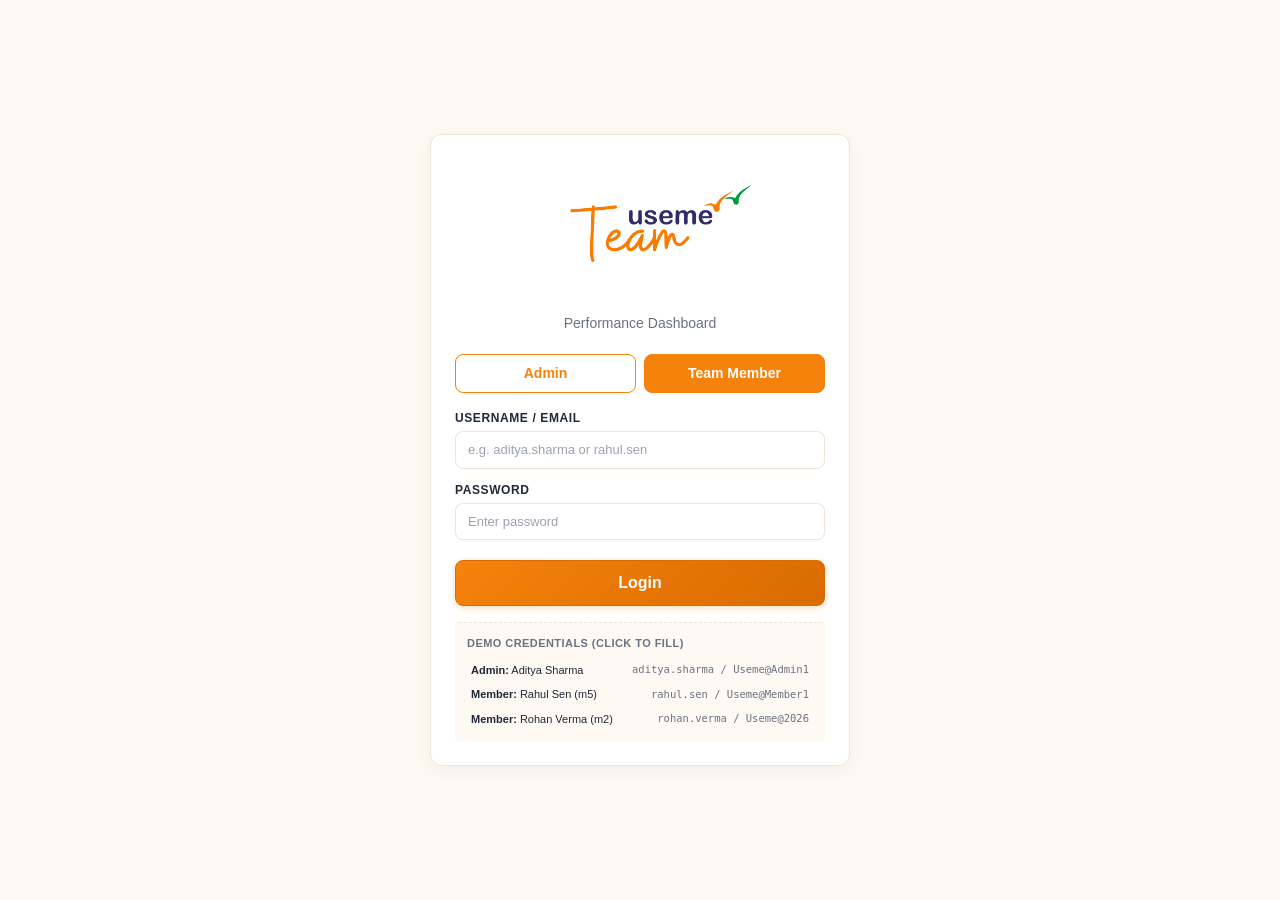
==== dashboard.html @ 7cd98708 "Useme Team Performance Tracking Dashboard" ====
<!DOCTYPE html>
<html lang="en">
<head>
  <meta charset="UTF-8">
  <meta name="viewport" content="width=device-width, initial-scale=1.0">
  <title>Dashboard - Useme Team</title>
  <script>
    if (localStorage.getItem('useme_logged_in') !== 'true') window.location.replace('index.html');
  </script>
  <link rel="stylesheet" href="css/variables.css">
  <link rel="stylesheet" href="css/base.css">
  <link rel="stylesheet" href="css/layout.css">
  <link rel="stylesheet" href="css/nav.css">
  <link rel="stylesheet" href="css/modal.css">
  <link rel="stylesheet" href="css/task-modal.css">
  <link rel="stylesheet" href="css/dashboard.css">
  <link rel="stylesheet" href="css/command-palette.css">
</head>
<body data-page="dashboard">
  <header class="mobile-header">
    <img src="assets/useme-team.png" alt="Useme Team" class="brand-logo">
    <button type="button" class="menu-toggle-btn" id="sidebarToggle" aria-label="Toggle navigation menu">
      <span></span><span></span><span></span>
    </button>
  </header>
  <div class="sidebar-overlay" id="sidebarOverlay"></div>

  <div class="app-container">
    <aside class="sidebar" id="sidebar">
      <div class="sidebar-header"><img src="assets/useme-team.png" alt="Useme Team" class="brand-logo"></div>
      <nav class="sidebar-nav"><ul class="nav-list"></ul></nav>
    </aside>

    <main class="main-content" id="mainContent"></main>
  </div>

  <script src="js/main.js"></script>
  <script src="js/nav.js"></script>
  <script src="js/mock-data.js"></script>
  <script src="js/data-store.js"></script>
  <script src="js/data-store-writes.js"></script>
  <script src="js/data-store-team-writes.js"></script>
  <script src="js/status-badge.js"></script>
  <script src="js/kpi-engine.js"></script>
  <script src="js/member-modal.js"></script>
  <script src="js/password-modal.js"></script>
  <script src="js/task-asset-field.js"></script>
  <script src="js/task-detail-modal.js"></script>
  <script src="js/command-palette.js"></script>
  <script src="js/dashboard-home.js"></script>
</body>
</html>
---- css/variables.css ----
:root {
  /* Color System */
  --color-white: #FFFFFF;
  --color-bg: #FFF9F4;
  --color-orange: #F5820B;
  --color-orange-dark: #D96B00;
  --color-green: #1E8449;
  --color-green-soft: #E8F5EC;
  --color-red: #D64545;
  --color-text: #1F2937;
  --color-text-muted: #6B7280;
  --color-border: #F0E4D8;

  /* Spacing Scale (4px base) */
  --space-1: 4px;
  --space-2: 8px;
  --space-3: 12px;
  --space-4: 16px;
  --space-5: 20px;
  --space-6: 24px;
  --space-7: 28px;
  --space-8: 32px;

  /* Border Radius Scale */
  --radius-sm: 4px;
  --radius-md: 8px;
  --radius-lg: 12px;

  /* Font Size Scale */
  --text-xs: 0.75rem;
  --text-sm: 0.875rem;
  --text-base: 1rem;
  --text-lg: 1.125rem;
  --text-xl: 1.25rem;
  --text-2xl: 1.5rem;
  --text-3xl: 1.875rem;
}
---- css/base.css ----
/* CSS Reset & Box Sizing */
*, *::before, *::after { box-sizing: border-box; margin: 0; padding: 0; }
html { font-size: 16px; -webkit-text-size-adjust: 100%; overflow-x: hidden; }

body {
  min-height: 100vh;
  background-color: var(--color-bg);
  color: var(--color-text);
  font-family: -apple-system, BlinkMacSystemFont, "Segoe UI", Roboto, sans-serif;
  font-size: var(--text-base);
  line-height: 1.5;
  -webkit-font-smoothing: antialiased;
  overflow-x: hidden;
}

img, picture, svg { display: block; max-width: 100%; }
input, button, textarea, select { font: inherit; }

a { color: var(--color-orange); text-decoration: none; transition: color 0.15s ease-in-out; }
a:hover { color: var(--color-orange-dark); }
a:focus-visible { outline: 2px solid var(--color-orange); outline-offset: 2px; }

h1, h2, h3, h4, h5, h6 { color: var(--color-text); font-weight: 600; line-height: 1.25; }
h1 { font-size: var(--text-3xl); }
h2 { font-size: var(--text-2xl); }
h3 { font-size: var(--text-xl); }
h4 { font-size: var(--text-lg); }
h5 { font-size: var(--text-base); }
h6 { font-size: var(--text-sm); }

/* Unified Form Controls */
.form-group { margin-bottom: var(--space-4); }
.form-label {
  display: block;
  font-size: 11px;
  font-weight: 700;
  color: #4B5563;
  margin-bottom: 5px;
  text-transform: uppercase;
  letter-spacing: 0.05em;
}

.form-input,
.form-select,
.modal-form-input {
  width: 100%;
  padding: 8px 12px;
  border: 1.5px solid var(--color-border);
  border-radius: var(--radius-md);
  background-color: var(--color-white);
  color: var(--color-text);
  font-size: 13.5px;
  line-height: 1.4;
  outline: none;
  box-shadow: 0 1px 2px rgba(0, 0, 0, 0.03);
  transition: border-color 0.18s ease, box-shadow 0.18s ease, background-color 0.18s ease;
  box-sizing: border-box;
}

.form-input::placeholder,
.modal-form-input::placeholder {
  color: #9CA3AF;
  font-size: 13px;
}

.form-input:hover,
.modal-form-input:hover {
  border-color: #CBD5E1;
}

.form-input:focus,
.modal-form-input:focus {
  border-color: var(--color-orange);
  box-shadow: 0 0 0 3px rgba(245, 130, 11, 0.16);
  background-color: #FFFFFF;
}

.form-input:disabled,
.modal-form-input:disabled {
  background-color: #F8FAFC;
  color: #94A3B8;
  cursor: not-allowed;
  border-color: #E2E8F0;
  opacity: 0.9;
}

select.form-input,
select.modal-form-input,
.form-select,
.modal-form-select {
  appearance: none;
  -webkit-appearance: none;
  background-image: url("data:image/svg+xml,%3Csvg xmlns='http://www.w3.org/2000/svg' width='14' height='14' viewBox='0 0 24 24' fill='none' stroke='%236B7280' stroke-width='2.5' stroke-linecap='round' stroke-linejoin='round'%3E%3Cpolyline points='6 9 12 15 18 9'%3E%3C/polyline%3E%3C/svg%3E");
  background-repeat: no-repeat;
  background-position: right 10px center;
  padding-right: 32px;
  cursor: pointer;
}

/* Base Button Utilities & Rich Variants */
.btn {
  display: inline-flex;
  align-items: center;
  justify-content: center;
  gap: 6px;
  padding: 8px 16px;
  font-size: var(--text-sm);
  font-weight: 600;
  border-radius: var(--radius-md);
  border: 1px solid transparent;
  cursor: pointer;
  text-decoration: none;
  transition: all 0.18s cubic-bezier(0.16, 1, 0.3, 1);
  user-select: none;
  line-height: 1.25;
  box-shadow: 0 1px 2px rgba(0, 0, 0, 0.04);
}

.btn:active {
  transform: translateY(1px);
}

.btn:focus-visible {
  outline: 2px solid var(--color-orange);
  outline-offset: 2px;
}

/* Primary Button */
.btn-primary {
  background: linear-gradient(135deg, #F5820B 0%, #D96B00 100%);
  color: var(--color-white);
  border: 1px solid #D96B00;
  box-shadow: 0 2px 6px rgba(245, 130, 11, 0.28);
}
.btn-primary:hover {
  background: linear-gradient(135deg, #FB923C 0%, #EA580C 100%);
  border-color: #C25E00;
  box-shadow: 0 4px 12px rgba(245, 130, 11, 0.38);
  transform: translateY(-1px);
}
.btn-primary:active {
  transform: translateY(1px);
  box-shadow: 0 1px 3px rgba(245, 130, 11, 0.3);
}

/* Secondary Neutral Button */
.btn-secondary {
  background-color: var(--color-white);
  color: #374151;
  border: 1px solid var(--color-border);
  box-shadow: 0 1px 3px rgba(0, 0, 0, 0.04);
}
.btn-secondary:hover {
  background-color: #F9FAFB;
  border-color: #CBD5E1;
  color: #111827;
  box-shadow: 0 2px 6px rgba(0, 0, 0, 0.08);
  transform: translateY(-1px);
}
.btn-secondary:active {
  transform: translateY(1px);
  box-shadow: 0 1px 2px rgba(0, 0, 0, 0.04);
}

/* Outline Button */
.btn-outline {
  background-color: transparent;
  color: var(--color-orange);
  border: 1.5px solid var(--color-orange);
}
.btn-outline:hover {
  background-color: rgba(245, 130, 11, 0.08);
  border-color: var(--color-orange-dark);
  color: var(--color-orange-dark);
  transform: translateY(-1px);
}

/* Danger Button */
.btn-danger {
  background: linear-gradient(135deg, #EF4444 0%, #DC2626 100%);
  color: var(--color-white);
  border: 1px solid #DC2626;
  box-shadow: 0 2px 6px rgba(239, 68, 68, 0.28);
}
.btn-danger:hover {
  background: linear-gradient(135deg, #F87171 0%, #B91C1C 100%);
  border-color: #B91C1C;
  box-shadow: 0 4px 12px rgba(239, 68, 68, 0.38);
  transform: translateY(-1px);
}

/* Success Button */
.btn-success {
  background: linear-gradient(135deg, #10B981 0%, #059669 100%);
  color: var(--color-white);
  border: 1px solid #059669;
  box-shadow: 0 2px 6px rgba(16, 185, 129, 0.28);
}
.btn-success:hover {
  background: linear-gradient(135deg, #34D399 0%, #047857 100%);
  border-color: #047857;
  box-shadow: 0 4px 12px rgba(16, 185, 129, 0.38);
  transform: translateY(-1px);
}

/* Button Sizes */
.btn-sm {
  padding: 4px 12px;
  font-size: 11.5px;
  height: 30px;
  border-radius: 6px;
  line-height: 1;
}

.btn-xs {
  padding: 2px 8px;
  font-size: 10.5px;
  height: 24px;
  border-radius: 4px;
  line-height: 1;
}

.btn-full {
  width: 100%;
}

/* Standardized Table & Card Action Buttons */
.btn-action-edit {
  display: inline-flex;
  align-items: center;
  justify-content: center;
  gap: 4px;
  height: 26px;
  padding: 0 10px;
  font-size: 11px;
  font-weight: 600;
  border-radius: var(--radius-sm);
  background-color: var(--color-white);
  color: #374151;
  border: 1px solid var(--color-border);
  cursor: pointer;
  transition: all 0.15s ease;
  box-shadow: 0 1px 2px rgba(0, 0, 0, 0.04);
}
.btn-action-edit:hover {
  border-color: var(--color-orange);
  color: var(--color-orange-dark);
  background-color: rgba(245, 130, 11, 0.05);
  box-shadow: 0 2px 5px rgba(245, 130, 11, 0.15);
  transform: translateY(-1px);
}

.btn-action-delete {
  display: inline-flex;
  align-items: center;
  justify-content: center;
  gap: 4px;
  height: 26px;
  padding: 0 10px;
  font-size: 11px;
  font-weight: 600;
  border-radius: var(--radius-sm);
  background-color: #FEF2F2;
  color: #DC2626;
  border: 1px solid rgba(239, 68, 68, 0.25);
  cursor: pointer;
  transition: all 0.15s ease;
}
.btn-action-delete:hover {
  background-color: #DC2626;
  color: var(--color-white);
  border-color: #DC2626;
  box-shadow: 0 2px 6px rgba(220, 38, 38, 0.3);
  transform: translateY(-1px);
}

/* Alert Notification Banners */
.alert-banner {
  padding: 8px 12px;
  border-radius: var(--radius-md);
  font-size: 12px;
  font-weight: 500;
  line-height: 1.4;
  margin-bottom: var(--space-3);
  display: flex;
  align-items: center;
  gap: 6px;
}
.alert-banner-error {
  background-color: #FEF2F2;
  color: #DC2626;
  border: 1px solid rgba(239, 68, 68, 0.25);
}
.alert-banner-success {
  background-color: #F0FDF4;
  color: #16A34A;
  border: 1px solid rgba(22, 163, 74, 0.25);
}
.alert-banner-warning {
  background-color: #FFFBEB;
  color: #B45309;
  border: 1px solid rgba(245, 158, 11, 0.25);
}
---- css/layout.css ----
/* App Shell Layout */
.app-container {
  display: flex;
  min-height: 100vh;
  position: relative;
  width: 100%;
  overflow-x: hidden;
}

/* Sidebar */
.sidebar {
  width: 240px;
  background-color: var(--color-white);
  border-right: 1px solid var(--color-border);
  position: fixed;
  top: 0;
  bottom: 0;
  left: 0;
  z-index: 100;
  display: flex;
  flex-direction: column;
  transition: transform 0.25s ease-in-out;
}

.sidebar-header {
  height: 80px;
  padding: 0 var(--space-4);
  display: flex;
  align-items: center;
  border-bottom: 1px solid var(--color-border);
}

.brand-logo {
  height: 90px;
  max-width: 208px;
  width: auto;
  object-fit: contain;
  display: block;
}

.sidebar-nav {
  flex: 1;
  overflow-y: auto;
  padding: var(--space-4) 0;
}

.nav-list {
  list-style: none;
}

/* Mobile Header (Hidden on desktop) */
.mobile-header {
  display: none;
  height: 56px;
  background-color: var(--color-white);
  border-bottom: 1px solid var(--color-border);
  position: fixed;
  top: 0;
  left: 0;
  right: 0;
  z-index: 90;
  padding: 0 var(--space-4);
  align-items: center;
  justify-content: space-between;
}

.menu-toggle-btn {
  background: none;
  border: 1px solid var(--color-border);
  border-radius: var(--radius-sm);
  padding: var(--space-1) var(--space-2);
  cursor: pointer;
  display: flex;
  flex-direction: column;
  gap: 4px;
  align-items: center;
  justify-content: center;
}

.menu-toggle-btn span {
  display: block;
  width: 18px;
  height: 2px;
  background-color: var(--color-text);
  border-radius: 2px;
}

/* Main Content Area - fixed within window without page overflow */
.main-content {
  flex: 1 1 0%;
  margin-left: 240px;
  width: calc(100% - 240px);
  max-width: calc(100% - 240px);
  padding: var(--space-6);
  min-height: 100vh;
  min-width: 0;
  box-sizing: border-box;
  overflow-x: hidden;
}

/* Backdrop for Mobile Drawer */
.sidebar-overlay {
  display: none;
  position: fixed;
  top: 0;
  left: 0;
  right: 0;
  bottom: 0;
  background-color: rgba(31, 41, 55, 0.4);
  z-index: 95;
  opacity: 0;
  transition: opacity 0.25s ease-in-out;
}

/* Responsive: Viewports below 768px */
@media (max-width: 768px) {
  .mobile-header {
    display: flex;
  }

  .sidebar {
    transform: translateX(-100%);
    box-shadow: 2px 0 12px rgba(0, 0, 0, 0.08);
  }

  .sidebar.open {
    transform: translateX(0);
  }

  .sidebar-overlay.active {
    display: block;
    opacity: 1;
  }

  .main-content {
    margin-left: 0;
    width: 100%;
    max-width: 100%;
    padding: var(--space-4);
    padding-top: calc(56px + var(--space-4));
  }
}
---- css/nav.css ----
/* Sidebar Nav & User Footer */
.nav-link {
  display: flex;
  align-items: center;
  gap: var(--space-3);
  padding: var(--space-3) var(--space-5);
  color: var(--color-text);
  font-size: var(--text-sm);
  font-weight: 500;
  border-left: 4px solid transparent;
  transition: all 0.15s ease;
}

.nav-link svg {
  width: 18px;
  height: 18px;
  flex-shrink: 0;
  stroke: currentColor;
}

.nav-link:hover {
  background-color: var(--color-bg);
  color: var(--color-orange);
}

.nav-link.active {
  background-color: rgba(245, 130, 11, 0.08);
  color: var(--color-orange);
  border-left-color: var(--color-orange);
  font-weight: 600;
}

.sidebar-footer {
  padding: 14px 16px;
  border-top: 1px solid var(--color-border);
  display: flex;
  flex-direction: column;
  gap: 10px;
  background-color: var(--color-white);
  box-sizing: border-box;
}

.sidebar-footer-row {
  display: flex;
  align-items: center;
  justify-content: space-between;
  width: 100%;
}

.role-badge {
  display: inline-flex;
  align-items: center;
  gap: 5px;
  padding: 3px 10px;
  border-radius: 9999px;
  font-size: 11px;
  font-weight: 700;
  letter-spacing: 0.02em;
  text-transform: uppercase;
}
.role-badge.admin {
  background: linear-gradient(135deg, rgba(245, 130, 11, 0.12) 0%, rgba(217, 107, 0, 0.15) 100%);
  color: var(--color-orange-dark);
  border: 1px solid rgba(245, 130, 11, 0.35);
}
.role-badge.member {
  background: linear-gradient(135deg, rgba(16, 185, 129, 0.12) 0%, rgba(5, 150, 105, 0.15) 100%);
  color: #059669;
  border: 1px solid rgba(16, 185, 129, 0.35);
}

.nav-profile-btn {
  display: inline-flex;
  align-items: center;
  gap: 5px;
  padding: 4px 10px;
  border-radius: var(--radius-sm);
  background-color: var(--color-bg);
  border: 1px solid var(--color-border);
  color: var(--color-text);
  font-size: 11px;
  font-weight: 600;
  cursor: pointer;
  transition: all 0.18s ease;
  line-height: 1;
}
.nav-profile-btn:hover {
  background-color: var(--color-white);
  border-color: var(--color-orange);
  color: var(--color-orange-dark);
  box-shadow: 0 2px 6px rgba(245, 130, 11, 0.15);
  transform: translateY(-1px);
}
.nav-profile-btn:active {
  transform: translateY(0);
}

.logout-btn {
  display: inline-flex;
  align-items: center;
  justify-content: center;
  gap: 6px;
  width: 100%;
  padding: 7px 12px;
  background-color: #FEF2F2;
  border: 1px solid rgba(239, 68, 68, 0.2);
  border-radius: var(--radius-md);
  color: #DC2626;
  font-size: 12px;
  font-weight: 600;
  cursor: pointer;
  transition: all 0.18s ease;
  line-height: 1;
}
.logout-btn:hover {
  background: linear-gradient(135deg, #EF4444 0%, #DC2626 100%);
  border-color: #DC2626;
  color: #FFFFFF;
  box-shadow: 0 2px 8px rgba(239, 68, 68, 0.25);
  transform: translateY(-1px);
}
.logout-btn:active {
  transform: translateY(1px);
}
---- css/modal.css ----
/* Shared Member Profile Modal & Global Modal Base */
.modal-overlay {
  position: fixed; top: 0; left: 0; right: 0; bottom: 0;
  background-color: rgba(31, 41, 55, 0.45); backdrop-filter: blur(3px);
  display: flex; align-items: center; justify-content: center;
  z-index: 1000; opacity: 0; pointer-events: none; transition: opacity 0.2s ease-in-out;
  padding: var(--space-4);
}
.modal-overlay.active { opacity: 1; pointer-events: auto; }

.modal-card {
  width: 100%; max-width: 440px; background-color: var(--color-white);
  border-radius: var(--radius-lg); border: 1px solid var(--color-border);
  box-shadow: 0 16px 40px rgba(0, 0, 0, 0.12); padding: var(--space-6);
  transform: translateY(12px); transition: transform 0.2s ease-out; position: relative;
}
.modal-overlay.active .modal-card { transform: translateY(0); }
.modal-wide { max-width: 620px; }
.modal-form-card { max-width: 480px; }

/* Shared Status Badges across all pages/modals */
.status-badge { display: inline-flex; align-items: center; justify-content: center; padding: 3px 8px; border-radius: var(--radius-sm); font-size: var(--text-xs); font-weight: 600; white-space: nowrap; line-height: 1.2; }
.badge-grey { background-color: #F3F4F6; color: #4B5563; }
.badge-orange { background-color: #FEF3C7; color: #B45309; }
.badge-amber { background-color: #FDE68A; color: #92400E; }
.badge-blue { background-color: #DBEAFE; color: #1E40AF; }
.badge-green { background-color: var(--color-green-soft); color: var(--color-green); }
.badge-red { background-color: #FEE2E2; color: var(--color-red); }

/* Global Circular Modal Close Button */
.modal-close-btn {
  position: absolute; top: var(--space-4); right: var(--space-4);
  background-color: var(--color-bg); border: 1px solid var(--color-border);
  border-radius: 50%; width: 32px; height: 32px; min-width: 32px; min-height: 32px;
  display: inline-flex; align-items: center; justify-content: center;
  cursor: pointer; color: var(--color-text-muted); font-size: 19px; font-weight: 500;
  font-family: Arial, -apple-system, BlinkMacSystemFont, "Segoe UI", sans-serif;
  line-height: 1; padding: 0; margin: 0; box-sizing: border-box; text-align: center;
  transform-origin: center center;
  transition: background-color 0.15s ease, color 0.15s ease, border-color 0.15s ease, transform 0.15s ease;
  z-index: 25;
}
.modal-close-btn:hover {
  background-color: #FEE2E2; color: var(--color-red); border-color: #FECACA;
  transform: scale(1.08);
}
.modal-close-btn:focus-visible { outline: 2px solid var(--color-orange); outline-offset: 2px; }

.modal-header {
  display: flex; align-items: center; justify-content: space-between;
  margin-bottom: var(--space-4); padding-right: 48px;
}
.modal-title { font-size: var(--text-lg); font-weight: 700; color: var(--color-text); margin: 0; }

.modal-avatar {
  width: 52px; height: 52px; border-radius: 50%; background-color: var(--color-orange);
  color: var(--color-white); font-weight: 700; font-size: var(--text-lg);
  display: flex; align-items: center; justify-content: center; flex-shrink: 0;
}
.modal-name { font-size: var(--text-xl); font-weight: 700; color: var(--color-text); }
.modal-role { font-size: var(--text-sm); color: var(--color-text-muted); }

.modal-grid {
  display: grid; grid-template-columns: 1fr 1fr; gap: var(--space-3);
  margin-bottom: var(--space-5); background-color: var(--color-bg);
  padding: var(--space-4); border-radius: var(--radius-md); border: 1px solid var(--color-border);
}
.modal-stat-label { font-size: var(--text-xs); color: var(--color-text-muted); text-transform: uppercase; font-weight: 600; }
.modal-stat-val { font-size: var(--text-sm); font-weight: 700; color: var(--color-text); margin-top: 2px; }

.modal-skills-title { font-size: var(--text-xs); font-weight: 600; color: var(--color-text-muted); text-transform: uppercase; margin-bottom: var(--space-2); }
.modal-skills-list { display: flex; flex-wrap: wrap; gap: var(--space-2); }
.modal-skill-chip {
  padding: 3px var(--space-3); border-radius: 9999px; background-color: var(--color-bg);
  border: 1px solid var(--color-border); font-size: var(--text-xs); font-weight: 500; color: var(--color-text);
}

/* Modal Form Controls & Footers */
.modal-form-group { margin-bottom: var(--space-3); }
.modal-form-label { display: block; font-size: var(--text-xs); font-weight: 600; color: var(--color-text-muted); margin-bottom: 5px; text-transform: uppercase; letter-spacing: 0.05em; }
.modal-actions-footer {
  display: flex; justify-content: flex-end; align-items: center; gap: 8px;
  margin-top: var(--space-4); padding-top: var(--space-3); border-top: 1px solid var(--color-border);
}
.modal-actions-footer .btn { height: 32px; padding: 0 14px; font-size: var(--text-xs); font-weight: 600; }

/* Modal Action Pills & Inline Form Styling */
.modal-action-pill {
  display: inline-flex; align-items: center; gap: 4px; padding: 2px 8px; font-size: 11px;
  font-weight: 600; border-radius: var(--radius-sm); background-color: var(--color-white);
  border: 1px solid var(--color-border); color: var(--color-orange-dark); cursor: pointer;
  transition: all 0.15s ease; line-height: 1.2;
}
.modal-action-pill:hover {
  background-color: rgba(245, 130, 11, 0.08); border-color: var(--color-orange); transform: translateY(-1px);
}
.modal-action-pill.active { background-color: var(--color-orange); color: #fff; border-color: var(--color-orange); }

.modal-inline-form {
  display: flex; gap: 6px; align-items: center; margin-top: 6px; background-color: var(--color-bg);
  padding: 6px 8px; border-radius: var(--radius-md); border: 1px solid var(--color-border);
}

.modal-auth-box {
  margin-top: var(--space-4); padding: 10px 14px;
  background: linear-gradient(135deg, #F8FAFC 0%, #F1F5F9 100%);
  border-radius: var(--radius-md); border: 1px solid var(--color-border);
  display: flex; justify-content: space-between; align-items: center; gap: 12px;
}
.modal-username-tag {
  font-size: 11.5px; font-weight: 600; color: var(--color-text-muted);
  display: flex; align-items: center; gap: 6px;
}
.modal-auth-btn {
  display: inline-flex; align-items: center; gap: 6px; padding: 5px 12px;
  font-size: 11.5px; font-weight: 600; border-radius: var(--radius-md);
  background-color: var(--color-white); border: 1px solid var(--color-border);
  color: var(--color-text); cursor: pointer; transition: all 0.18s ease;
  box-shadow: 0 1px 2px rgba(0,0,0,0.04);
}
.modal-auth-btn:hover {
  border-color: var(--color-orange); color: var(--color-orange-dark);
  background-color: rgba(245, 130, 11, 0.04); transform: translateY(-1px);
  box-shadow: 0 2px 6px rgba(245, 130, 11, 0.15);
}
---- css/task-modal.css ----
/* Task Detail & Create Task Modals */
.task-modal-card {
  width: 100%;
  max-width: 600px;
  max-height: 90vh;
  overflow-y: auto;
  background-color: var(--color-white);
  border-radius: var(--radius-lg);
  border: 1px solid var(--color-border);
  box-shadow: 0 10px 30px rgba(0, 0, 0, 0.12);
  padding: var(--space-6);
  position: relative;
}

.task-modal-header {
  display: flex;
  justify-content: space-between;
  align-items: flex-start;
  gap: var(--space-3);
  margin-bottom: var(--space-4);
  padding-bottom: var(--space-3);
  padding-right: 48px;
  border-bottom: 1px solid var(--color-border);
}
.task-modal-header > div:first-child { flex: 1; min-width: 0; padding-right: var(--space-2); }
#tmStatusBadge, #pmStatus, #evStatus { flex-shrink: 0; display: flex; align-items: center; }

.task-modal-title { font-size: var(--text-xl); font-weight: 700; color: var(--color-text); }
.task-modal-meta { display: flex; flex-wrap: wrap; gap: var(--space-3); margin-top: var(--space-2); font-size: var(--text-xs); color: var(--color-text-muted); }

/* Timeline in Detail Modal */
.timeline { list-style: none; position: relative; padding-left: 20px; margin: var(--space-3) 0; }
.timeline::before { content: ''; position: absolute; top: 4px; bottom: 4px; left: 6px; width: 2px; background-color: var(--color-border); }
.timeline-item { position: relative; margin-bottom: var(--space-3); font-size: var(--text-xs); }
.timeline-item::before { content: ''; position: absolute; left: -18px; top: 3px; width: 8px; height: 8px; border-radius: 50%; background-color: var(--color-orange); border: 2px solid var(--color-white); }
.timeline-time { color: var(--color-text-muted); margin-left: var(--space-2); }

/* Modal Tab Navigation */
.modal-tabs { display: flex; gap: var(--space-2); border-bottom: 1px solid var(--color-border); margin: var(--space-4) 0 var(--space-3) 0; }
.modal-tab-btn { background: none; border: none; padding: var(--space-2) var(--space-3); font-size: var(--text-sm); font-weight: 600; color: var(--color-text-muted); border-bottom: 2px solid transparent; cursor: pointer; }
.modal-tab-btn.active { color: var(--color-orange); border-bottom-color: var(--color-orange); }

.modal-tab-pane { display: none; padding: var(--space-3) 0; }
.modal-tab-pane.active { display: block; }

/* Dynamic Item Lists in Tabs */
.tab-list { list-style: none; margin-top: var(--space-2); display: flex; flex-direction: column; gap: var(--space-2); }
.tab-list-item { display: flex; align-items: center; justify-content: space-between; background-color: var(--color-bg); padding: var(--space-2) var(--space-3); border-radius: var(--radius-sm); font-size: var(--text-xs); }
.tab-remove-btn { background: none; border: none; color: var(--color-red); font-weight: bold; cursor: pointer; }

/* Suggested People Chips */
.suggested-chips { display: flex; flex-wrap: wrap; gap: var(--space-2); margin-top: var(--space-2); }
.suggested-chip { display: inline-flex; align-items: center; gap: 4px; padding: 3px var(--space-2); border-radius: 9999px; background-color: var(--color-bg); border: 1px solid var(--color-border); font-size: var(--text-xs); cursor: pointer; }
.suggested-chip:hover { border-color: var(--color-orange); }
.suggested-chip.selected { background-color: var(--color-orange); color: var(--color-white); border-color: var(--color-orange); }

/* Avatar Stack */
.avatar-stack { display: inline-flex; align-items: center; }
.avatar-stack-item { width: 26px; height: 26px; border-radius: 50%; background-color: var(--color-orange); color: var(--color-white); font-size: 10px; font-weight: 700; display: flex; align-items: center; justify-content: center; border: 2px solid var(--color-white); margin-left: -6px; }
.avatar-stack-item:first-child { margin-left: 0; }

/* Premium Asset Segmented Toggle & Action Buttons */
.asset-toggle-group { display: inline-flex; gap: 6px; background: var(--color-bg); padding: 3px; border-radius: 9999px; border: 1px solid var(--color-border); margin-bottom: 8px; }
.asset-toggle-pill { display: inline-flex; align-items: center; gap: 5px; padding: 5px 12px; border-radius: 9999px; font-size: 11.5px; font-weight: 600; cursor: pointer; border: 1px solid transparent; background: transparent; color: var(--color-text-muted); transition: all 0.2s ease; user-select: none; }
.asset-toggle-pill:hover { color: var(--color-text); background: rgba(245, 130, 11, 0.08); }
.asset-toggle-pill.active { background: linear-gradient(135deg, var(--color-orange), var(--color-orange-dark)); color: #fff; box-shadow: 0 2px 8px rgba(245, 130, 11, 0.3); transform: translateY(-1px); }
.btn-asset-action { display: inline-flex; align-items: center; gap: 6px; background: linear-gradient(135deg, var(--color-orange), var(--color-orange-dark)); color: #fff; border: 1px solid var(--color-orange-dark); border-radius: var(--radius-md); padding: 6px 12px; font-size: 11.5px; font-weight: 600; cursor: pointer; box-shadow: 0 2px 6px rgba(245, 130, 11, 0.25); transition: all 0.15s ease; white-space: nowrap; }
.btn-asset-action:hover { transform: translateY(-1px); box-shadow: 0 4px 12px rgba(245, 130, 11, 0.35); }
---- css/dashboard.css ----
/* Dashboard Cards Grid */
.stats-grid {
  display: grid;
  grid-template-columns: repeat(auto-fit, minmax(210px, 1fr));
  gap: var(--space-4);
  margin-top: var(--space-4);
  margin-bottom: var(--space-4);
}

.stat-card {
  background-color: var(--color-white);
  border-radius: var(--radius-md);
  padding: var(--space-4) var(--space-5);
  box-shadow: 0 2px 8px rgba(0, 0, 0, 0.04);
  border: 1px solid var(--color-border);
  display: flex;
  flex-direction: column;
  gap: var(--space-2);
}

.stat-card.accent-orange { border-top: 3px solid var(--color-orange); }
.stat-card.accent-red { border-top: 3px solid var(--color-red); }
.stat-card.accent-green { border-top: 3px solid var(--color-green); }

.stat-header {
  display: flex;
  align-items: center;
  justify-content: space-between;
  color: var(--color-text-muted);
  font-size: var(--text-xs);
  font-weight: 600;
  text-transform: uppercase;
}

.stat-value {
  font-size: var(--text-3xl);
  font-weight: 700;
  color: var(--color-text);
  display: flex;
  align-items: center;
  gap: var(--space-2);
}

.stat-badge {
  font-size: var(--text-xs);
  padding: 2px 8px;
  background-color: var(--color-green-soft);
  color: var(--color-green);
  border-radius: var(--radius-sm);
}

/* Pillar Snapshot Row */
.dash-pillar-snapshot {
  display: grid;
  grid-template-columns: repeat(auto-fit, minmax(240px, 1fr));
  gap: var(--space-4);
  margin-bottom: var(--space-5);
}

.snapshot-card {
  background-color: var(--color-white);
  border: 1px solid var(--color-border);
  border-radius: var(--radius-md);
  padding: var(--space-4);
  box-shadow: 0 2px 8px rgba(0, 0, 0, 0.04);
  display: flex;
  flex-direction: column;
  gap: var(--space-1);
}

.snapshot-leading { border-left: 3.5px solid var(--color-green); }
.snapshot-focus { border-left: 3.5px solid var(--color-orange); }
.snapshot-rag { border-left: 3.5px solid #6B7280; }

.snapshot-label { font-size: 11px; font-weight: 700; text-transform: uppercase; color: var(--color-text-muted); letter-spacing: 0.3px; }
.snapshot-value-row { display: flex; align-items: center; justify-content: space-between; gap: var(--space-2); margin-top: 2px; }
.snapshot-name { font-size: var(--text-base); font-weight: 700; color: var(--color-text); }
.snapshot-desc { font-size: 11.5px; color: var(--color-text-muted); overflow: hidden; text-overflow: ellipsis; white-space: nowrap; }

.snapshot-rag-strip { display: flex; align-items: center; gap: 6px; flex-wrap: wrap; margin: 3px 0; }
.rag-chip { display: inline-flex; align-items: center; gap: 5px; font-size: 11px; font-weight: 700; padding: 2px 8px; border-radius: var(--radius-sm); }
.rag-chip.rag-green { background-color: var(--color-green-soft); color: var(--color-green); }
.rag-chip.rag-amber { background-color: rgba(245, 130, 11, 0.1); color: var(--color-orange-dark); }
.rag-chip.rag-red { background-color: rgba(239, 68, 68, 0.1); color: var(--color-red); }

/* Dashboard Section & List */
.dashboard-section {
  background-color: var(--color-white);
  border-radius: var(--radius-md);
  border: 1px solid var(--color-border);
  padding: var(--space-5);
  box-shadow: 0 2px 8px rgba(0, 0, 0, 0.04);
}

.section-title {
  font-size: var(--text-lg);
  font-weight: 600;
  margin-bottom: var(--space-4);
  padding-bottom: var(--space-3);
  border-bottom: 1px solid var(--color-border);
}

.activity-list, .task-list { list-style: none; display: flex; flex-direction: column; gap: var(--space-3); }
.activity-item, .task-item { display: flex; align-items: center; justify-content: space-between; padding: var(--space-3) 0; border-bottom: 1px solid rgba(240, 228, 216, 0.5); font-size: var(--text-sm); }
.activity-item:last-child, .task-item:last-child { border-bottom: none; }
.activity-left { display: flex; align-items: center; gap: var(--space-3); }

.status-dot { width: 8px; height: 8px; border-radius: 50%; flex-shrink: 0; }
.dot-orange { background-color: var(--color-orange); }
.dot-amber { background-color: #D97706; }
.dot-blue { background-color: #2563EB; }
.dot-green { background-color: var(--color-green); }
.dot-red { background-color: var(--color-red); }
.dot-grey { background-color: var(--color-text-muted); }
.activity-time { color: var(--color-text-muted); font-size: var(--text-xs); }

/* Status Badges */
.status-badge { padding: 2px var(--space-2); border-radius: var(--radius-sm); font-size: var(--text-xs); font-weight: 600; }
.badge-grey { background-color: #F3F4F6; color: #4B5563; }
.badge-orange { background-color: #FEF3C7; color: #B45309; }
.badge-amber { background-color: #FDE68A; color: #92400E; }
.badge-blue { background-color: #DBEAFE; color: #1E40AF; }
.badge-green { background-color: var(--color-green-soft); color: var(--color-green); }
.badge-red { background-color: #FEE2E2; color: var(--color-red); }

/* Review Cycle Topbar & Management */
.dash-cycle-readonly {
  display: inline-flex;
  align-items: center;
}
.dash-cycle-badge {
  display: inline-flex;
  align-items: center;
  height: 38px;
  padding: 0 14px;
  background-color: var(--color-white);
  border: 1px solid var(--color-border);
  border-radius: var(--radius-md);
  font-size: var(--text-xs);
  font-weight: 600;
  color: var(--color-text);
  box-shadow: 0 1px 3px rgba(0, 0, 0, 0.02);
  user-select: none;
}
.cycle-manage-item {
  transition: background-color 0.15s ease, border-color 0.15s ease;
}
.cycle-manage-item:hover {
  border-color: #CBD5E1;
  background-color: #F8FAFC;
}
---- css/command-palette.css ----
/* Dashboard Topbar & Command Palette Styles */
.dash-topbar {
  display: flex;
  align-items: center;
  justify-content: space-between;
  gap: var(--space-3);
  margin-bottom: var(--space-4);
}

.dash-search-box {
  display: flex;
  align-items: center;
  gap: var(--space-3);
  background-color: var(--color-white);
  border: 1px solid var(--color-border);
  border-radius: var(--radius-md);
  padding: 8px 14px;
  font-size: var(--text-sm);
  color: var(--color-text-muted);
  cursor: pointer;
  flex: 1;
  max-width: 440px;
  height: 38px;
  box-shadow: 0 1px 3px rgba(0, 0, 0, 0.03);
  transition: border-color 0.15s ease, box-shadow 0.15s ease;
}
.dash-search-box:hover { border-color: var(--color-orange); color: var(--color-text); }
.dash-search-icon { color: var(--color-text-muted); flex-shrink: 0; }
.dash-search-placeholder { flex: 1; overflow: hidden; text-overflow: ellipsis; white-space: nowrap; }

.global-search-kbd {
  background-color: var(--color-bg);
  border: 1px solid var(--color-border);
  border-radius: var(--radius-sm);
  font-size: 11px;
  font-weight: 600;
  padding: 1px 6px;
  color: var(--color-text-muted);
}

.dash-topbar-right { display: flex; align-items: center; gap: var(--space-2); }

/* Custom Styled Dropdowns */
.dash-select, .kra-select {
  appearance: none;
  -webkit-appearance: none;
  background-color: var(--color-white);
  border: 1px solid var(--color-border);
  border-radius: var(--radius-md);
  padding: 8px 30px 8px 12px;
  height: 38px;
  font-size: var(--text-xs);
  font-weight: 600;
  color: var(--color-text);
  cursor: pointer;
  background-image: url("data:image/svg+xml,%3Csvg xmlns='http://www.w3.org/2000/svg' width='14' height='14' viewBox='0 0 24 24' fill='none' stroke='%2378716C' stroke-width='2' stroke-linecap='round' stroke-linejoin='round'%3E%3Cpath d='M6 9l6 6 6-6'/%3E%3C/svg%3E");
  background-repeat: no-repeat;
  background-position: right 10px center;
  box-shadow: 0 1px 3px rgba(0, 0, 0, 0.02);
  transition: border-color 0.15s ease, box-shadow 0.15s ease;
}
.dash-select:hover, .kra-select:hover { border-color: var(--color-orange); }
.dash-select:focus, .kra-select:focus { border-color: var(--color-orange); outline: none; box-shadow: 0 0 0 2px rgba(245, 130, 11, 0.15); }

.dash-notif-btn {
  position: relative;
  background: var(--color-white);
  border: 1px solid var(--color-border);
  border-radius: var(--radius-md);
  width: 38px;
  height: 38px;
  display: flex;
  align-items: center;
  justify-content: center;
  cursor: pointer;
  color: var(--color-text-muted);
  transition: border-color 0.15s ease, color 0.15s ease;
}
.dash-notif-btn:hover { border-color: var(--color-orange); color: var(--color-orange); }
.dash-notif-badge {
  position: absolute;
  top: 8px; right: 8px; width: 7px; height: 7px;
  border-radius: 50%; background-color: var(--color-orange); border: 1.5px solid var(--color-white);
}

.dash-profile-chip {
  display: flex;
  align-items: center;
  gap: var(--space-2);
  background: var(--color-white);
  border: 1px solid var(--color-border);
  border-radius: var(--radius-md);
  padding: 4px 10px 4px 6px;
  height: 38px;
  box-shadow: 0 1px 3px rgba(0, 0, 0, 0.03);
}
.dash-profile-avatar {
  width: 26px; height: 26px; border-radius: 50%;
  background: var(--color-orange); color: var(--color-white); font-weight: 700; font-size: 10px;
  display: flex; align-items: center; justify-content: center; flex-shrink: 0;
}
.dash-profile-meta { display: flex; flex-direction: column; line-height: 1.15; }
.dash-profile-name { font-size: 11.5px; font-weight: 600; color: var(--color-text); white-space: nowrap; }
.dash-profile-role { font-size: 9.5px; color: var(--color-text-muted); white-space: nowrap; }

/* Modal Overlay & Command Palette Card */
.cmd-overlay {
  position: fixed; top: 0; left: 0; right: 0; bottom: 0;
  background-color: rgba(31, 41, 55, 0.45); backdrop-filter: blur(3px);
  z-index: 1100; display: flex; align-items: flex-start; justify-content: center;
  padding: 60px var(--space-4) var(--space-4); opacity: 0; pointer-events: none; transition: opacity 0.18s ease;
}
.cmd-overlay.active { opacity: 1; pointer-events: auto; }
.cmd-card {
  background-color: var(--color-white); border: 1px solid var(--color-border); border-radius: var(--radius-lg);
  width: 100%; max-width: 580px; box-shadow: 0 16px 40px rgba(0, 0, 0, 0.14); overflow: hidden;
  display: flex; flex-direction: column; max-height: 80vh; transform: translateY(-8px); transition: transform 0.18s ease;
}
.cmd-overlay.active .cmd-card { transform: translateY(0); }
.cmd-input-wrapper { display: flex; align-items: center; gap: var(--space-3); padding: var(--space-3) var(--space-4); border-bottom: 1px solid var(--color-border); }
.cmd-input { flex: 1; border: none; outline: none; font-size: var(--text-base); color: var(--color-text); background: transparent; }
.cmd-results { overflow-y: auto; max-height: 420px; padding: var(--space-2) 0; }
.cmd-group-label { padding: var(--space-2) var(--space-4) var(--space-1); font-size: 11px; font-weight: 700; text-transform: uppercase; color: var(--color-text-muted); }
.cmd-item { display: flex; align-items: center; justify-content: space-between; padding: var(--space-2) var(--space-4); cursor: pointer; gap: var(--space-3); }
.cmd-item:hover, .cmd-item.selected { background-color: var(--color-bg); }
.cmd-item-main { display: flex; align-items: center; gap: var(--space-3); min-width: 0; }
.cmd-item-avatar { width: 28px; height: 28px; border-radius: 50%; background-color: var(--color-orange); color: var(--color-white); font-size: 11px; font-weight: 700; display: flex; align-items: center; justify-content: center; flex-shrink: 0; }
.cmd-item-icon { width: 28px; height: 28px; border-radius: var(--radius-sm); background-color: var(--color-green-soft); color: var(--color-green); display: flex; align-items: center; justify-content: center; flex-shrink: 0; }
.cmd-item-title { font-size: var(--text-sm); font-weight: 600; color: var(--color-text); overflow: hidden; text-overflow: ellipsis; white-space: nowrap; }
.cmd-item-subtitle { font-size: var(--text-xs); color: var(--color-text-muted); overflow: hidden; text-overflow: ellipsis; white-space: nowrap; }
.cmd-item-badge { font-size: 10.5px; font-weight: 600; padding: 2px 6px; border-radius: var(--radius-sm); background-color: var(--color-bg); border: 1px solid var(--color-border); color: var(--color-text-muted); flex-shrink: 0; }
.cmd-empty-state { padding: var(--space-6) var(--space-4); text-align: center; color: var(--color-text-muted); font-size: var(--text-sm); }
.cmd-footer { display: flex; align-items: center; justify-content: space-between; padding: 8px var(--space-4); background-color: var(--color-bg); border-top: 1px solid var(--color-border); font-size: 11px; color: var(--color-text-muted); }

@media (max-width: 768px) {
  .dash-topbar { flex-wrap: wrap; gap: var(--space-2); }
  .dash-search-box { width: 100%; max-width: 100%; order: 2; }
  .dash-topbar-right { width: 100%; justify-content: space-between; order: 1; }
  .cmd-overlay { padding: 0; }
  .cmd-card { max-width: 100%; border-radius: 0 0 var(--radius-md) var(--radius-md); max-height: 90vh; }
}
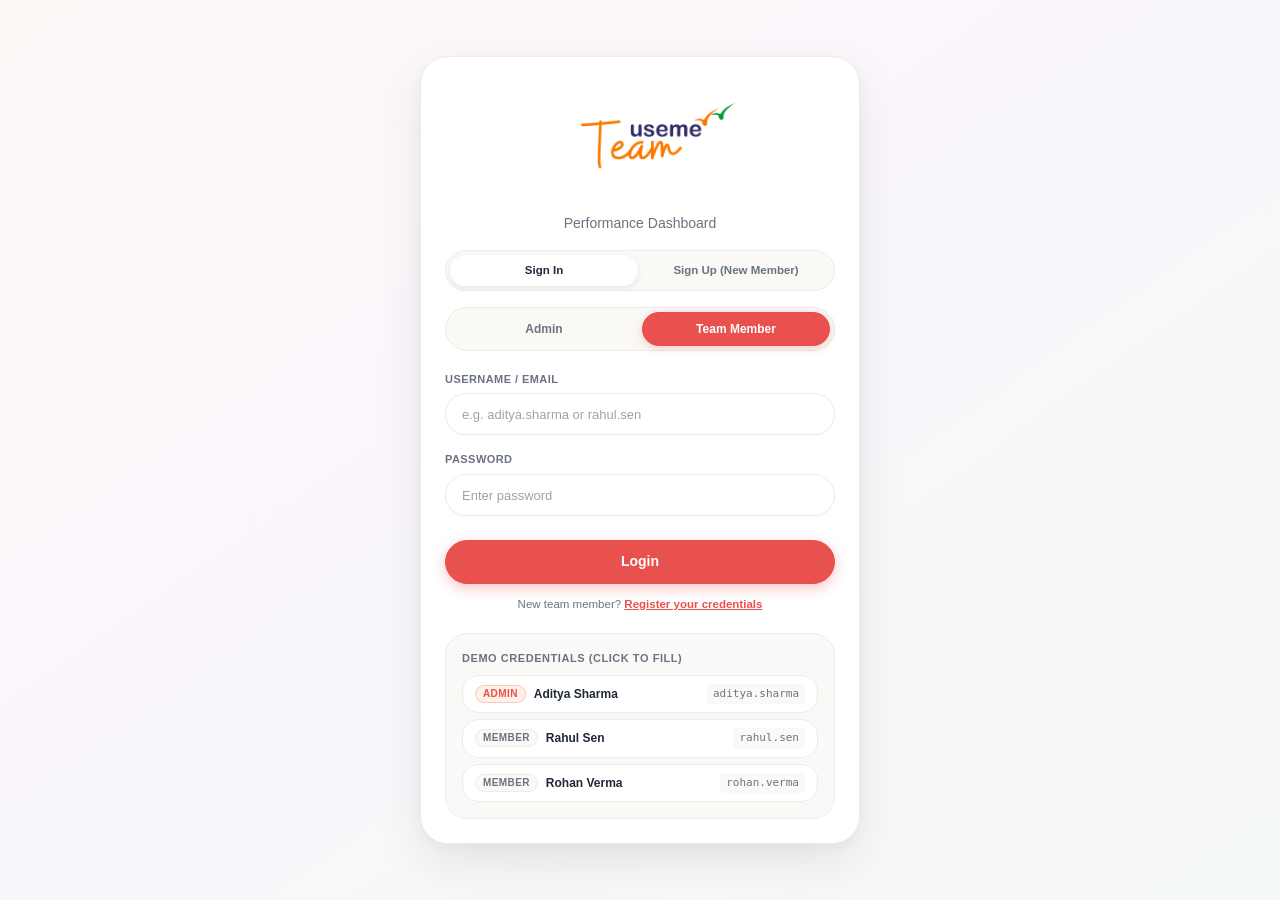
==== commit 43dfddb2: "Latest necessary changes done" ====
--- a/dashboard.html
+++ b/dashboard.html
@@ -42,6 +42,8 @@
   <script src="js/data-store-team-writes.js"></script>
   <script src="js/status-badge.js"></script>
   <script src="js/kpi-engine.js"></script>
+  <script src="js/scoring-targets.js"></script>
+  <script src="js/scoring-engine.js"></script>
   <script src="js/member-modal.js"></script>
   <script src="js/password-modal.js"></script>
   <script src="js/task-asset-field.js"></script>
--- a/css/variables.css
+++ b/css/variables.css
@@ -1,15 +1,31 @@
 :root {
-  /* Color System */
+  /* Color System - Coral-Red Primary & Clean Neutrals */
   --color-white: #FFFFFF;
-  --color-bg: #FFF9F4;
-  --color-orange: #F5820B;
-  --color-orange-dark: #D96B00;
+  --color-bg: #FAF9F6;
+  --color-primary: #E8514D;
+  --color-primary-dark: #D43E3A;
+  --color-primary-light: #FFECEB;
+  --color-primary-subtle: rgba(232, 81, 77, 0.12);
+  --color-orange: #E8514D;
+  --color-orange-dark: #D43E3A;
   --color-green: #1E8449;
   --color-green-soft: #E8F5EC;
   --color-red: #D64545;
   --color-text: #1F2937;
   --color-text-muted: #6B7280;
-  --color-border: #F0E4D8;
+  --color-border: #EFECE6;
+
+  /* Pastel Card Background Tints */
+  --pastel-peach: #FFF0E8;
+  --pastel-lavender: #F2EEFF;
+  --pastel-mint: #EAF7EF;
+  --badge-peach: #FFE1D1;
+  --badge-lavender: #E3D7FC;
+  --badge-mint: #D2F2E1;
+
+  /* Soft Low-Opacity Box Shadow for Main Content Cards */
+  --shadow-card: 0 4px 20px rgba(0, 0, 0, 0.04), 0 1px 3px rgba(0, 0, 0, 0.02);
+  --shadow-sm: 0 1px 3px rgba(0, 0, 0, 0.03);
 
   /* Spacing Scale (4px base) */
   --space-1: 4px;
@@ -21,10 +37,12 @@
   --space-7: 28px;
   --space-8: 32px;
 
-  /* Border Radius Scale */
-  --radius-sm: 4px;
-  --radius-md: 8px;
-  --radius-lg: 12px;
+  /* Border Radius Scale (Large, consistently rounded) */
+  --radius-sm: 8px;
+  --radius-md: 16px;
+  --radius-lg: 22px;
+  --radius-xl: 28px;
+  --radius-pill: 9999px;
 
   /* Font Size Scale */
   --text-xs: 0.75rem;
--- a/css/base.css
+++ b/css/base.css
@@ -16,9 +16,9 @@
 img, picture, svg { display: block; max-width: 100%; }
 input, button, textarea, select { font: inherit; }
 
-a { color: var(--color-orange); text-decoration: none; transition: color 0.15s ease-in-out; }
-a:hover { color: var(--color-orange-dark); }
-a:focus-visible { outline: 2px solid var(--color-orange); outline-offset: 2px; }
+a { color: var(--color-primary); text-decoration: none; transition: color 0.15s ease-in-out; }
+a:hover { color: var(--color-primary-dark); }
+a:focus-visible { outline: 2px solid var(--color-primary); outline-offset: 2px; }
 
 h1, h2, h3, h4, h5, h6 { color: var(--color-text); font-weight: 600; line-height: 1.25; }
 h1 { font-size: var(--text-3xl); }
@@ -70,8 +70,8 @@
 
 .form-input:focus,
 .modal-form-input:focus {
-  border-color: var(--color-orange);
-  box-shadow: 0 0 0 3px rgba(245, 130, 11, 0.16);
+  border-color: var(--color-primary);
+  box-shadow: 0 0 0 3px var(--color-primary-subtle);
   background-color: #FFFFFF;
 }
 
@@ -121,26 +121,26 @@
 }
 
 .btn:focus-visible {
-  outline: 2px solid var(--color-orange);
+  outline: 2px solid var(--color-primary);
   outline-offset: 2px;
 }
 
 /* Primary Button */
 .btn-primary {
-  background: linear-gradient(135deg, #F5820B 0%, #D96B00 100%);
+  background: var(--color-primary);
   color: var(--color-white);
-  border: 1px solid #D96B00;
-  box-shadow: 0 2px 6px rgba(245, 130, 11, 0.28);
+  border: 1px solid var(--color-primary);
+  box-shadow: 0 2px 6px rgba(232, 81, 77, 0.28);
 }
 .btn-primary:hover {
-  background: linear-gradient(135deg, #FB923C 0%, #EA580C 100%);
-  border-color: #C25E00;
-  box-shadow: 0 4px 12px rgba(245, 130, 11, 0.38);
+  background: var(--color-primary-dark);
+  border-color: var(--color-primary-dark);
+  box-shadow: 0 4px 12px rgba(232, 81, 77, 0.38);
   transform: translateY(-1px);
 }
 .btn-primary:active {
   transform: translateY(1px);
-  box-shadow: 0 1px 3px rgba(245, 130, 11, 0.3);
+  box-shadow: 0 1px 3px rgba(232, 81, 77, 0.3);
 }
 
 /* Secondary Neutral Button */
@@ -165,13 +165,13 @@
 /* Outline Button */
 .btn-outline {
   background-color: transparent;
-  color: var(--color-orange);
-  border: 1.5px solid var(--color-orange);
+  color: var(--color-primary);
+  border: 1.5px solid var(--color-primary);
 }
 .btn-outline:hover {
-  background-color: rgba(245, 130, 11, 0.08);
-  border-color: var(--color-orange-dark);
-  color: var(--color-orange-dark);
+  background-color: var(--color-primary-subtle);
+  border-color: var(--color-primary-dark);
+  color: var(--color-primary-dark);
   transform: translateY(-1px);
 }
 
@@ -243,10 +243,10 @@
   box-shadow: 0 1px 2px rgba(0, 0, 0, 0.04);
 }
 .btn-action-edit:hover {
-  border-color: var(--color-orange);
-  color: var(--color-orange-dark);
-  background-color: rgba(245, 130, 11, 0.05);
-  box-shadow: 0 2px 5px rgba(245, 130, 11, 0.15);
+  border-color: var(--color-primary);
+  color: var(--color-primary-dark);
+  background-color: var(--pastel-peach);
+  box-shadow: 0 2px 5px rgba(232, 81, 77, 0.15);
   transform: translateY(-1px);
 }
 
--- a/css/layout.css
+++ b/css/layout.css
@@ -23,25 +23,31 @@
 }
 
 .sidebar-header {
-  height: 80px;
-  padding: 0 var(--space-4);
+  min-height: 92px;
+  padding: 12px 16px 8px 12px;
   display: flex;
   align-items: center;
-  border-bottom: 1px solid var(--color-border);
+  border-bottom: none;
 }
 
 .brand-logo {
-  height: 90px;
-  max-width: 208px;
+  height: 88px;
+  max-width: 170px;
   width: auto;
   object-fit: contain;
   display: block;
+  margin-left: -16px;
+}
+
+.mobile-header .brand-logo {
+  height: 38px;
+  margin-left: 0;
 }
 
 .sidebar-nav {
   flex: 1;
   overflow-y: auto;
-  padding: var(--space-4) 0;
+  padding: 8px 0;
 }
 
 .nav-list {
--- a/css/nav.css
+++ b/css/nav.css
@@ -1,35 +1,66 @@
-/* Sidebar Nav & User Footer */
+/* Sidebar Nav & Navigation List */
+.sidebar { box-shadow: none !important; }
+
+.sidebar-nav { padding: 8px 0; }
+
+.nav-list {
+  list-style: none;
+  display: flex;
+  flex-direction: column;
+  gap: 6px;
+  padding: 0 12px;
+}
+
 .nav-link {
   display: flex;
   align-items: center;
-  gap: var(--space-3);
-  padding: var(--space-3) var(--space-5);
-  color: var(--color-text);
-  font-size: var(--text-sm);
+  gap: 12px;
+  padding: 9px 14px;
+  border-radius: var(--radius-pill);
+  color: #374151;
+  font-size: 13px;
   font-weight: 500;
-  border-left: 4px solid transparent;
-  transition: all 0.15s ease;
+  border: none !important;
+  text-decoration: none;
+  background: transparent;
+  transition: background-color 0.15s ease, color 0.15s ease;
 }
 
 .nav-link svg {
   width: 18px;
   height: 18px;
+  min-width: 18px;
   flex-shrink: 0;
-  stroke: currentColor;
+  stroke: #4B5563;
+  stroke-width: 2;
+  transition: stroke 0.15s ease;
 }
 
+/* Inactive Item Hover State */
 .nav-link:hover {
-  background-color: var(--color-bg);
-  color: var(--color-orange);
+  background-color: #F7F6F3;
+  color: #111827;
+}
+.nav-link:hover svg { stroke: #111827; }
+
+/* Active Nav Item - Soft Peach Pill & Coral Accent */
+.nav-link.active {
+  background-color: var(--pastel-peach) !important;
+  color: var(--color-primary) !important;
+  font-weight: 600;
+}
+.nav-link.active svg { stroke: var(--color-primary) !important; }
+.nav-link.active:hover { background-color: #FEE8DC !important; }
+
+/* Utility Group Divider (Separates Core Features from Reports) */
+.nav-list li:has(a[data-page="reports"]),
+.nav-item-divider {
+  margin-top: 10px;
+  padding-top: 10px;
+  border-top: 1px solid var(--color-border);
 }
 
-.nav-link.active {
-  background-color: rgba(245, 130, 11, 0.08);
-  color: var(--color-orange);
-  border-left-color: var(--color-orange);
-  font-weight: 600;
-}
-
+/* Sidebar User Footer */
 .sidebar-footer {
   padding: 14px 16px;
   border-top: 1px solid var(--color-border);
@@ -51,31 +82,31 @@
   display: inline-flex;
   align-items: center;
   gap: 5px;
-  padding: 3px 10px;
-  border-radius: 9999px;
+  padding: 5px 12px;
+  border-radius: var(--radius-pill);
   font-size: 11px;
   font-weight: 700;
   letter-spacing: 0.02em;
   text-transform: uppercase;
+  background-color: var(--color-bg);
+  border: 1px solid var(--color-border);
+  color: var(--color-text-muted);
+  line-height: 1;
 }
-.role-badge.admin {
-  background: linear-gradient(135deg, rgba(245, 130, 11, 0.12) 0%, rgba(217, 107, 0, 0.15) 100%);
-  color: var(--color-orange-dark);
-  border: 1px solid rgba(245, 130, 11, 0.35);
-}
+.role-badge.admin,
 .role-badge.member {
-  background: linear-gradient(135deg, rgba(16, 185, 129, 0.12) 0%, rgba(5, 150, 105, 0.15) 100%);
-  color: #059669;
-  border: 1px solid rgba(16, 185, 129, 0.35);
+  background-color: var(--color-bg);
+  color: var(--color-text-muted);
+  border: 1px solid var(--color-border);
 }
 
 .nav-profile-btn {
   display: inline-flex;
   align-items: center;
   gap: 5px;
-  padding: 4px 10px;
-  border-radius: var(--radius-sm);
-  background-color: var(--color-bg);
+  padding: 5px 12px;
+  border-radius: var(--radius-pill);
+  background-color: var(--color-white);
   border: 1px solid var(--color-border);
   color: var(--color-text);
   font-size: 11px;
@@ -85,14 +116,9 @@
   line-height: 1;
 }
 .nav-profile-btn:hover {
-  background-color: var(--color-white);
-  border-color: var(--color-orange);
-  color: var(--color-orange-dark);
-  box-shadow: 0 2px 6px rgba(245, 130, 11, 0.15);
-  transform: translateY(-1px);
-}
-.nav-profile-btn:active {
-  transform: translateY(0);
+  background-color: var(--pastel-peach);
+  border-color: var(--color-primary);
+  color: var(--color-primary);
 }
 
 .logout-btn {
@@ -101,24 +127,21 @@
   justify-content: center;
   gap: 6px;
   width: 100%;
-  padding: 7px 12px;
-  background-color: #FEF2F2;
-  border: 1px solid rgba(239, 68, 68, 0.2);
-  border-radius: var(--radius-md);
-  color: #DC2626;
+  padding: 8px 14px;
+  background-color: var(--color-primary);
+  border: 1px solid var(--color-primary);
+  border-radius: var(--radius-pill);
+  color: #FFFFFF;
   font-size: 12px;
   font-weight: 600;
   cursor: pointer;
+  box-shadow: 0 2px 8px rgba(232, 81, 77, 0.25);
   transition: all 0.18s ease;
   line-height: 1;
 }
 .logout-btn:hover {
-  background: linear-gradient(135deg, #EF4444 0%, #DC2626 100%);
-  border-color: #DC2626;
+  background-color: var(--color-primary-dark);
+  border-color: var(--color-primary-dark);
   color: #FFFFFF;
-  box-shadow: 0 2px 8px rgba(239, 68, 68, 0.25);
-  transform: translateY(-1px);
+  box-shadow: 0 4px 12px rgba(232, 81, 77, 0.35);
 }
-.logout-btn:active {
-  transform: translateY(1px);
-}
--- a/css/modal.css
+++ b/css/modal.css
@@ -1,4 +1,4 @@
-/* Shared Member Profile Modal & Global Modal Base */
+/* Shared Member Profile Modal & Global Modal Base (Peko Theme) */
 .modal-overlay {
   position: fixed; top: 0; left: 0; right: 0; bottom: 0;
   background-color: rgba(31, 41, 55, 0.45); backdrop-filter: blur(3px);
@@ -10,8 +10,8 @@
 
 .modal-card {
   width: 100%; max-width: 440px; background-color: var(--color-white);
-  border-radius: var(--radius-lg); border: 1px solid var(--color-border);
-  box-shadow: 0 16px 40px rgba(0, 0, 0, 0.12); padding: var(--space-6);
+  border-radius: var(--radius-xl); border: 1px solid var(--color-border);
+  box-shadow: 0 20px 48px rgba(0, 0, 0, 0.12); padding: var(--space-6);
   transform: translateY(12px); transition: transform 0.2s ease-out; position: relative;
 }
 .modal-overlay.active .modal-card { transform: translateY(0); }
@@ -19,15 +19,15 @@
 .modal-form-card { max-width: 480px; }
 
 /* Shared Status Badges across all pages/modals */
-.status-badge { display: inline-flex; align-items: center; justify-content: center; padding: 3px 8px; border-radius: var(--radius-sm); font-size: var(--text-xs); font-weight: 600; white-space: nowrap; line-height: 1.2; }
-.badge-grey { background-color: #F3F4F6; color: #4B5563; }
-.badge-orange { background-color: #FEF3C7; color: #B45309; }
-.badge-amber { background-color: #FDE68A; color: #92400E; }
-.badge-blue { background-color: #DBEAFE; color: #1E40AF; }
-.badge-green { background-color: var(--color-green-soft); color: var(--color-green); }
-.badge-red { background-color: #FEE2E2; color: var(--color-red); }
+.status-badge { display: inline-flex; align-items: center; justify-content: center; padding: 3px 10px; border-radius: var(--radius-pill); font-size: var(--text-xs); font-weight: 600; white-space: nowrap; line-height: 1.2; }
+.badge-grey { background-color: #F3F4F6; color: #4B5563; border: 1px solid #E5E7EB; }
+.badge-orange { background-color: var(--pastel-peach); color: var(--color-primary); border: 1px solid rgba(232, 81, 77, 0.22); }
+.badge-amber { background-color: var(--pastel-peach); color: var(--color-primary); border: 1px solid rgba(232, 81, 77, 0.22); }
+.badge-blue { background-color: var(--pastel-lavender); color: #6D28D9; border: 1px solid rgba(124, 58, 237, 0.18); }
+.badge-green { background-color: var(--color-green-soft); color: var(--color-green); border: 1px solid rgba(30, 132, 73, 0.22); }
+.badge-red { background-color: #FEE2E2; color: var(--color-red); border: 1px solid rgba(214, 69, 69, 0.22); }
 
-/* Global Circular Modal Close Button */
+/* Global Visible Circular Modal Close Button */
 .modal-close-btn {
   position: absolute; top: var(--space-4); right: var(--space-4);
   background-color: var(--color-bg); border: 1px solid var(--color-border);
@@ -36,15 +36,14 @@
   cursor: pointer; color: var(--color-text-muted); font-size: 19px; font-weight: 500;
   font-family: Arial, -apple-system, BlinkMacSystemFont, "Segoe UI", sans-serif;
   line-height: 1; padding: 0; margin: 0; box-sizing: border-box; text-align: center;
-  transform-origin: center center;
   transition: background-color 0.15s ease, color 0.15s ease, border-color 0.15s ease, transform 0.15s ease;
   z-index: 25;
 }
 .modal-close-btn:hover {
-  background-color: #FEE2E2; color: var(--color-red); border-color: #FECACA;
+  background-color: #FEE2E2; color: var(--color-primary); border-color: #FECACA;
   transform: scale(1.08);
 }
-.modal-close-btn:focus-visible { outline: 2px solid var(--color-orange); outline-offset: 2px; }
+.modal-close-btn:focus-visible { outline: 2px solid var(--color-primary); outline-offset: 2px; }
 
 .modal-header {
   display: flex; align-items: center; justify-content: space-between;
@@ -53,7 +52,7 @@
 .modal-title { font-size: var(--text-lg); font-weight: 700; color: var(--color-text); margin: 0; }
 
 .modal-avatar {
-  width: 52px; height: 52px; border-radius: 50%; background-color: var(--color-orange);
+  width: 52px; height: 52px; border-radius: 50%; background-color: var(--color-primary);
   color: var(--color-white); font-weight: 700; font-size: var(--text-lg);
   display: flex; align-items: center; justify-content: center; flex-shrink: 0;
 }
@@ -62,8 +61,8 @@
 
 .modal-grid {
   display: grid; grid-template-columns: 1fr 1fr; gap: var(--space-3);
-  margin-bottom: var(--space-5); background-color: var(--color-bg);
-  padding: var(--space-4); border-radius: var(--radius-md); border: 1px solid var(--color-border);
+  margin-bottom: var(--space-5); background-color: #FAF9F7;
+  padding: var(--space-4); border-radius: var(--radius-lg); border: 1px solid var(--color-border);
 }
 .modal-stat-label { font-size: var(--text-xs); color: var(--color-text-muted); text-transform: uppercase; font-weight: 600; }
 .modal-stat-val { font-size: var(--text-sm); font-weight: 700; color: var(--color-text); margin-top: 2px; }
@@ -71,7 +70,7 @@
 .modal-skills-title { font-size: var(--text-xs); font-weight: 600; color: var(--color-text-muted); text-transform: uppercase; margin-bottom: var(--space-2); }
 .modal-skills-list { display: flex; flex-wrap: wrap; gap: var(--space-2); }
 .modal-skill-chip {
-  padding: 3px var(--space-3); border-radius: 9999px; background-color: var(--color-bg);
+  padding: 3px var(--space-3); border-radius: var(--radius-pill); background-color: var(--color-white);
   border: 1px solid var(--color-border); font-size: var(--text-xs); font-weight: 500; color: var(--color-text);
 }
 
@@ -82,44 +81,44 @@
   display: flex; justify-content: flex-end; align-items: center; gap: 8px;
   margin-top: var(--space-4); padding-top: var(--space-3); border-top: 1px solid var(--color-border);
 }
-.modal-actions-footer .btn { height: 32px; padding: 0 14px; font-size: var(--text-xs); font-weight: 600; }
+.modal-actions-footer .btn { height: 34px; padding: 0 16px; font-size: var(--text-xs); font-weight: 600; border-radius: var(--radius-pill); }
 
 /* Modal Action Pills & Inline Form Styling */
 .modal-action-pill {
-  display: inline-flex; align-items: center; gap: 4px; padding: 2px 8px; font-size: 11px;
-  font-weight: 600; border-radius: var(--radius-sm); background-color: var(--color-white);
-  border: 1px solid var(--color-border); color: var(--color-orange-dark); cursor: pointer;
+  display: inline-flex; align-items: center; gap: 4px; padding: 4px 10px; font-size: 11px;
+  font-weight: 600; border-radius: var(--radius-pill); background-color: var(--color-white);
+  border: 1px solid var(--color-border); color: var(--color-text); cursor: pointer;
   transition: all 0.15s ease; line-height: 1.2;
 }
 .modal-action-pill:hover {
-  background-color: rgba(245, 130, 11, 0.08); border-color: var(--color-orange); transform: translateY(-1px);
+  background-color: var(--pastel-peach); border-color: var(--color-primary); color: var(--color-primary); transform: translateY(-1px);
 }
-.modal-action-pill.active { background-color: var(--color-orange); color: #fff; border-color: var(--color-orange); }
+.modal-action-pill.active { background-color: var(--color-primary); color: #fff; border-color: var(--color-primary); }
 
 .modal-inline-form {
-  display: flex; gap: 6px; align-items: center; margin-top: 6px; background-color: var(--color-bg);
-  padding: 6px 8px; border-radius: var(--radius-md); border: 1px solid var(--color-border);
+  display: flex; gap: 6px; align-items: center; margin-top: 6px; background-color: #FAF9F7;
+  padding: 8px 10px; border-radius: var(--radius-md); border: 1px solid var(--color-border);
 }
 
+/* Modal Auth & Credential Row */
 .modal-auth-box {
-  margin-top: var(--space-4); padding: 10px 14px;
-  background: linear-gradient(135deg, #F8FAFC 0%, #F1F5F9 100%);
-  border-radius: var(--radius-md); border: 1px solid var(--color-border);
-  display: flex; justify-content: space-between; align-items: center; gap: 12px;
+  margin-top: var(--space-4); padding: 10px 14px; background-color: #FAF9F7;
+  border: 1px solid var(--color-border); border-radius: var(--radius-lg);
+  display: flex; align-items: center; justify-content: space-between; gap: var(--space-3);
 }
 .modal-username-tag {
-  font-size: 11.5px; font-weight: 600; color: var(--color-text-muted);
-  display: flex; align-items: center; gap: 6px;
+  font-size: var(--text-xs); font-weight: 600; color: var(--color-text); display: inline-flex;
+  align-items: center; gap: 6px; background: var(--color-white); padding: 4px 12px;
+  border-radius: var(--radius-pill); border: 1px solid var(--color-border);
 }
 .modal-auth-btn {
-  display: inline-flex; align-items: center; gap: 6px; padding: 5px 12px;
-  font-size: 11.5px; font-weight: 600; border-radius: var(--radius-md);
-  background-color: var(--color-white); border: 1px solid var(--color-border);
-  color: var(--color-text); cursor: pointer; transition: all 0.18s ease;
-  box-shadow: 0 1px 2px rgba(0,0,0,0.04);
+  display: inline-flex; align-items: center; justify-content: center; gap: 6px;
+  padding: 6px 14px; font-size: 11.5px; font-weight: 700; border-radius: var(--radius-pill);
+  border: 1px solid var(--color-border); background-color: var(--color-white); color: var(--color-text);
+  cursor: pointer; transition: all 0.15s cubic-bezier(0.16, 1, 0.3, 1); box-shadow: 0 1px 3px rgba(0, 0, 0, 0.04);
 }
 .modal-auth-btn:hover {
-  border-color: var(--color-orange); color: var(--color-orange-dark);
-  background-color: rgba(245, 130, 11, 0.04); transform: translateY(-1px);
-  box-shadow: 0 2px 6px rgba(245, 130, 11, 0.15);
+  background-color: var(--pastel-peach); border-color: var(--color-primary); color: var(--color-primary);
+  transform: translateY(-1px); box-shadow: 0 3px 8px rgba(232, 81, 77, 0.2);
 }
+.modal-auth-btn svg { stroke: currentColor; flex-shrink: 0; }
--- a/css/task-modal.css
+++ b/css/task-modal.css
@@ -1,13 +1,13 @@
-/* Task Detail & Create Task Modals */
+/* Task Detail & Create Task Modals - Peko Theme */
 .task-modal-card {
   width: 100%;
-  max-width: 600px;
+  max-width: 620px;
   max-height: 90vh;
   overflow-y: auto;
   background-color: var(--color-white);
-  border-radius: var(--radius-lg);
+  border-radius: var(--radius-xl);
   border: 1px solid var(--color-border);
-  box-shadow: 0 10px 30px rgba(0, 0, 0, 0.12);
+  box-shadow: 0 20px 48px rgba(0, 0, 0, 0.12);
   padding: var(--space-6);
   position: relative;
 }
@@ -32,13 +32,22 @@
 .timeline { list-style: none; position: relative; padding-left: 20px; margin: var(--space-3) 0; }
 .timeline::before { content: ''; position: absolute; top: 4px; bottom: 4px; left: 6px; width: 2px; background-color: var(--color-border); }
 .timeline-item { position: relative; margin-bottom: var(--space-3); font-size: var(--text-xs); }
-.timeline-item::before { content: ''; position: absolute; left: -18px; top: 3px; width: 8px; height: 8px; border-radius: 50%; background-color: var(--color-orange); border: 2px solid var(--color-white); }
+.timeline-item::before {
+  content: ''; position: absolute; left: -18px; top: 3px; width: 8px; height: 8px;
+  border-radius: 50%; background-color: var(--color-primary); border: 2px solid var(--color-white);
+  box-shadow: 0 0 0 2px rgba(232, 81, 77, 0.25);
+}
 .timeline-time { color: var(--color-text-muted); margin-left: var(--space-2); }
 
 /* Modal Tab Navigation */
 .modal-tabs { display: flex; gap: var(--space-2); border-bottom: 1px solid var(--color-border); margin: var(--space-4) 0 var(--space-3) 0; }
-.modal-tab-btn { background: none; border: none; padding: var(--space-2) var(--space-3); font-size: var(--text-sm); font-weight: 600; color: var(--color-text-muted); border-bottom: 2px solid transparent; cursor: pointer; }
-.modal-tab-btn.active { color: var(--color-orange); border-bottom-color: var(--color-orange); }
+.modal-tab-btn {
+  background: none; border: none; padding: var(--space-2) var(--space-3);
+  font-size: var(--text-sm); font-weight: 600; color: var(--color-text-muted);
+  border-bottom: 2px solid transparent; cursor: pointer; transition: all 0.15s ease;
+}
+.modal-tab-btn:hover { color: var(--color-text); }
+.modal-tab-btn.active { color: var(--color-primary); border-bottom-color: var(--color-primary); }
 
 .modal-tab-pane { display: none; padding: var(--space-3) 0; }
 .modal-tab-pane.active { display: block; }
@@ -48,21 +57,70 @@
 .tab-list-item { display: flex; align-items: center; justify-content: space-between; background-color: var(--color-bg); padding: var(--space-2) var(--space-3); border-radius: var(--radius-sm); font-size: var(--text-xs); }
 .tab-remove-btn { background: none; border: none; color: var(--color-red); font-weight: bold; cursor: pointer; }
 
-/* Suggested People Chips */
+/* Skill-Matched Assignee Suggestion Chips */
 .suggested-chips { display: flex; flex-wrap: wrap; gap: var(--space-2); margin-top: var(--space-2); }
-.suggested-chip { display: inline-flex; align-items: center; gap: 4px; padding: 3px var(--space-2); border-radius: 9999px; background-color: var(--color-bg); border: 1px solid var(--color-border); font-size: var(--text-xs); cursor: pointer; }
-.suggested-chip:hover { border-color: var(--color-orange); }
-.suggested-chip.selected { background-color: var(--color-orange); color: var(--color-white); border-color: var(--color-orange); }
+.suggested-chip {
+  display: inline-flex; align-items: center; gap: 6px; padding: 4px 12px;
+  border-radius: var(--radius-pill); font-size: var(--text-xs); font-weight: 500;
+  cursor: pointer; transition: all 0.15s ease; user-select: none;
+}
+.suggested-chip:nth-child(3n+1) { background-color: var(--pastel-peach); border: 1px solid rgba(232, 81, 77, 0.2); color: var(--color-text); }
+.suggested-chip:nth-child(3n+2) { background-color: var(--pastel-lavender); border: 1px solid rgba(124, 58, 237, 0.18); color: var(--color-text); }
+.suggested-chip:nth-child(3n+3) { background-color: var(--pastel-mint); border: 1px solid rgba(30, 132, 73, 0.2); color: var(--color-text); }
+.suggested-chip:hover { transform: translateY(-1px); box-shadow: 0 2px 6px rgba(0, 0, 0, 0.06); }
+.suggested-chip.selected {
+  background-color: var(--color-primary) !important; color: var(--color-white) !important;
+  border-color: var(--color-primary) !important; box-shadow: 0 2px 8px rgba(232, 81, 77, 0.3);
+}
+.suggested-chip.selected span { color: #FFE5E5 !important; }
 
 /* Avatar Stack */
 .avatar-stack { display: inline-flex; align-items: center; }
-.avatar-stack-item { width: 26px; height: 26px; border-radius: 50%; background-color: var(--color-orange); color: var(--color-white); font-size: 10px; font-weight: 700; display: flex; align-items: center; justify-content: center; border: 2px solid var(--color-white); margin-left: -6px; }
+.avatar-stack-item {
+  width: 26px; height: 26px; border-radius: 50%; background-color: var(--color-primary);
+  color: var(--color-white); font-size: 10px; font-weight: 700; display: flex;
+  align-items: center; justify-content: center; border: 2px solid var(--color-white); margin-left: -6px;
+}
 .avatar-stack-item:first-child { margin-left: 0; }
 
-/* Premium Asset Segmented Toggle & Action Buttons */
-.asset-toggle-group { display: inline-flex; gap: 6px; background: var(--color-bg); padding: 3px; border-radius: 9999px; border: 1px solid var(--color-border); margin-bottom: 8px; }
-.asset-toggle-pill { display: inline-flex; align-items: center; gap: 5px; padding: 5px 12px; border-radius: 9999px; font-size: 11.5px; font-weight: 600; cursor: pointer; border: 1px solid transparent; background: transparent; color: var(--color-text-muted); transition: all 0.2s ease; user-select: none; }
-.asset-toggle-pill:hover { color: var(--color-text); background: rgba(245, 130, 11, 0.08); }
-.asset-toggle-pill.active { background: linear-gradient(135deg, var(--color-orange), var(--color-orange-dark)); color: #fff; box-shadow: 0 2px 8px rgba(245, 130, 11, 0.3); transform: translateY(-1px); }
-.btn-asset-action { display: inline-flex; align-items: center; gap: 6px; background: linear-gradient(135deg, var(--color-orange), var(--color-orange-dark)); color: #fff; border: 1px solid var(--color-orange-dark); border-radius: var(--radius-md); padding: 6px 12px; font-size: 11.5px; font-weight: 600; cursor: pointer; box-shadow: 0 2px 6px rgba(245, 130, 11, 0.25); transition: all 0.15s ease; white-space: nowrap; }
-.btn-asset-action:hover { transform: translateY(-1px); box-shadow: 0 4px 12px rgba(245, 130, 11, 0.35); }
+/* Modal Action Buttons */
+#ntSubmitBtn, #btnSubmitReview, .task-modal-card .btn-primary {
+  background-color: var(--color-primary); border-color: var(--color-primary);
+  color: var(--color-white); border-radius: var(--radius-pill); padding: 8px 20px;
+  font-size: var(--text-xs); font-weight: 600; box-shadow: 0 2px 8px rgba(232, 81, 77, 0.28);
+}
+#ntSubmitBtn:hover, #btnSubmitReview:hover, .task-modal-card .btn-primary:hover {
+  background-color: var(--color-primary-dark); border-color: var(--color-primary-dark);
+  transform: translateY(-1px); box-shadow: 0 4px 12px rgba(232, 81, 77, 0.35);
+}
+
+#ntCancelBtn, .task-modal-card .btn-secondary {
+  background-color: var(--color-white); color: var(--color-text-muted);
+  border: 1px solid var(--color-border); border-radius: var(--radius-pill);
+  padding: 8px 18px; font-size: var(--text-xs); font-weight: 600; transition: all 0.15s ease;
+}
+#ntCancelBtn:hover, .task-modal-card .btn-secondary:hover { background-color: var(--color-bg); color: var(--color-text); border-color: #D1D5DB; }
+
+#tmStatusSelect, .status-select {
+  border-radius: var(--radius-pill); border: 1px solid var(--color-border);
+  background-color: var(--color-bg); padding: 6px 14px; font-size: var(--text-xs);
+  font-weight: 600; outline: none; transition: border-color 0.15s ease, box-shadow 0.15s ease;
+}
+#tmStatusSelect:focus, .status-select:focus { border-color: var(--color-primary); box-shadow: 0 0 0 3px var(--color-primary-subtle); }
+
+/* Asset Toggle & Action Buttons */
+.asset-toggle-group { display: inline-flex; gap: 6px; background: var(--color-bg); padding: 3px; border-radius: var(--radius-pill); border: 1px solid var(--color-border); margin-bottom: 8px; }
+.asset-toggle-pill { display: inline-flex; align-items: center; gap: 5px; padding: 5px 12px; border-radius: var(--radius-pill); font-size: 11.5px; font-weight: 600; cursor: pointer; border: 1px solid transparent; background: transparent; color: var(--color-text-muted); transition: all 0.2s ease; user-select: none; }
+.asset-toggle-pill:hover { color: var(--color-text); background: rgba(232, 81, 77, 0.08); }
+.asset-toggle-pill.active { background: var(--color-primary); color: #fff; box-shadow: 0 2px 8px rgba(232, 81, 77, 0.28); transform: translateY(-1px); }
+.btn-asset-action { display: inline-flex; align-items: center; gap: 6px; background: var(--color-primary); color: #fff; border: 1px solid var(--color-primary-dark); border-radius: var(--radius-pill); padding: 6px 14px; font-size: 11.5px; font-weight: 600; cursor: pointer; box-shadow: 0 2px 6px rgba(232, 81, 77, 0.25); transition: all 0.15s ease; white-space: nowrap; }
+.btn-asset-action:hover { transform: translateY(-1px); box-shadow: 0 4px 12px rgba(232, 81, 77, 0.35); background: var(--color-primary-dark); }
+
+/* Upload Control & Labeled Divider */
+.proof-choice-divider { display: flex; align-items: center; text-align: center; margin: 10px 0; color: var(--color-text-muted); font-size: 10px; font-weight: 700; letter-spacing: 0.05em; text-transform: uppercase; }
+.proof-choice-divider::before, .proof-choice-divider::after { content: ''; flex: 1; border-bottom: 1px solid var(--color-border); }
+.proof-choice-divider span { padding: 0 10px; }
+.custom-file-upload { display: flex; align-items: center; gap: 8px; background: var(--color-bg); border: 1px dashed var(--color-border); border-radius: var(--radius-md); padding: 6px 10px; }
+.file-upload-btn, input[type="file"]::file-selector-button { display: inline-flex; align-items: center; gap: 5px; padding: 4px 12px; background: var(--color-white); border: 1px solid var(--color-border); border-radius: var(--radius-pill); font-size: 11px; font-weight: 600; color: var(--color-text); cursor: pointer; transition: all 0.15s ease; }
+.file-upload-btn:hover, input[type="file"]::file-selector-button:hover { border-color: var(--color-primary); color: var(--color-primary); }
+.file-name-display { font-size: 11px; color: var(--color-text-muted); overflow: hidden; text-overflow: ellipsis; white-space: nowrap; flex: 1; }
--- a/css/dashboard.css
+++ b/css/dashboard.css
@@ -1,151 +1,139 @@
-/* Dashboard Cards Grid */
+/* Peko-Style Fintech Dashboard Cards & Components */
 .stats-grid {
   display: grid;
   grid-template-columns: repeat(auto-fit, minmax(210px, 1fr));
   gap: var(--space-4);
-  margin-top: var(--space-4);
-  margin-bottom: var(--space-4);
+  margin: var(--space-4) 0;
 }
 
 .stat-card {
-  background-color: var(--color-white);
-  border-radius: var(--radius-md);
+  border-radius: var(--radius-lg);
   padding: var(--space-4) var(--space-5);
-  box-shadow: 0 2px 8px rgba(0, 0, 0, 0.04);
-  border: 1px solid var(--color-border);
+  border: none !important;
+  box-shadow: none !important;
   display: flex;
   flex-direction: column;
+  justify-content: space-between;
   gap: var(--space-2);
+  transition: transform 0.15s ease;
+}
+.stat-card:hover { transform: translateY(-2px); }
+
+/* Cycling Pastel Tint Backgrounds for Summary Cards */
+.stat-card:nth-child(4n+1) { background-color: var(--pastel-peach); }
+.stat-card:nth-child(4n+2) { background-color: var(--pastel-lavender); }
+.stat-card:nth-child(4n+3) { background-color: var(--pastel-mint); }
+.stat-card:nth-child(4n+4) { background-color: var(--pastel-peach); }
+
+/* Attainment Donut Card & Engagement Card (White Card + Soft Shadow) */
+.donut-card,
+.stat-card:has(circle),
+.stat-card:has(.stat-icon-purple),
+.stats-grid > .stat-card:nth-child(1),
+.stats-grid > .stat-card:nth-child(2) {
+  background-color: var(--color-white) !important;
+  border: 1px solid var(--color-border) !important;
+  box-shadow: var(--shadow-card) !important;
 }
 
-.stat-card.accent-orange { border-top: 3px solid var(--color-orange); }
-.stat-card.accent-red { border-top: 3px solid var(--color-red); }
-.stat-card.accent-green { border-top: 3px solid var(--color-green); }
+/* Stat Card Icon Badges & Typography */
+.stat-icon-badge {
+  width: 38px; height: 38px; border-radius: 50%;
+  display: inline-flex; align-items: center; justify-content: center;
+  margin-bottom: var(--space-2); flex-shrink: 0;
+}
+.stat-icon-coral, .stat-icon-peach { background-color: var(--badge-peach); color: var(--color-primary); }
+.stat-icon-purple, .stat-icon-lavender { background-color: var(--badge-lavender); color: #7C3AED; }
+.stat-icon-mint { background-color: var(--badge-mint); color: #0D9488; }
 
+.stat-value {
+  font-size: 2rem; font-weight: 700; color: var(--color-text);
+  line-height: 1.1; display: flex; align-items: baseline; gap: 4px;
+}
+.stat-label { font-size: var(--text-xs); color: var(--color-text-muted); font-weight: 500; }
 .stat-header {
-  display: flex;
-  align-items: center;
-  justify-content: space-between;
-  color: var(--color-text-muted);
-  font-size: var(--text-xs);
-  font-weight: 600;
-  text-transform: uppercase;
+  display: flex; align-items: center; justify-content: space-between;
+  color: var(--color-text-muted); font-size: var(--text-xs); font-weight: 600;
 }
 
-.stat-value {
-  font-size: var(--text-3xl);
-  font-weight: 700;
-  color: var(--color-text);
-  display: flex;
-  align-items: center;
-  gap: var(--space-2);
+/* Donut Attainment Stroke & RAG Badges */
+.donut-circle-progress { stroke: var(--color-primary) !important; }
+.donut-track { stroke: rgba(0, 0, 0, 0.05) !important; }
+.rag-badge { font-size: 11px; font-weight: 700; padding: 3px 10px; border-radius: var(--radius-pill); }
+.rag-badge.rag-green { background: #DEF7EC; color: #03543F; }
+.rag-badge.rag-amber { background: #FEF3C7; color: #92400E; }
+.rag-badge.rag-red { background: #FEE2E2; color: var(--color-primary); }
+
+/* Quick Actions / Shortcuts Row */
+.quick-actions-row, .shortcuts-grid {
+  display: grid; grid-template-columns: repeat(auto-fit, minmax(110px, 1fr));
+  gap: var(--space-3); margin-bottom: var(--space-5);
 }
-
-.stat-badge {
-  font-size: var(--text-xs);
-  padding: 2px 8px;
-  background-color: var(--color-green-soft);
-  color: var(--color-green);
-  border-radius: var(--radius-sm);
+.shortcut-tile, .quick-action-tile {
+  background-color: var(--pastel-peach); border-radius: var(--radius-lg);
+  padding: var(--space-4) var(--space-3); display: flex; flex-direction: column;
+  align-items: center; justify-content: center; text-align: center;
+  border: none; box-shadow: none; cursor: pointer; transition: transform 0.15s ease;
 }
+.shortcut-tile:hover, .quick-action-tile:hover { transform: translateY(-2px); }
+.shortcut-icon, .quick-action-icon {
+  width: 44px; height: 44px; border-radius: 50%;
+  background-color: var(--color-primary); color: var(--color-white);
+  display: flex; align-items: center; justify-content: center; margin-bottom: var(--space-2);
+}
+.shortcut-label, .quick-action-label { font-size: var(--text-xs); font-weight: 600; color: var(--color-text); }
 
 /* Pillar Snapshot Row */
 .dash-pillar-snapshot {
-  display: grid;
-  grid-template-columns: repeat(auto-fit, minmax(240px, 1fr));
-  gap: var(--space-4);
-  margin-bottom: var(--space-5);
+  display: grid; grid-template-columns: repeat(auto-fit, minmax(240px, 1fr));
+  gap: var(--space-4); margin-bottom: var(--space-5);
 }
-
 .snapshot-card {
-  background-color: var(--color-white);
-  border: 1px solid var(--color-border);
-  border-radius: var(--radius-md);
-  padding: var(--space-4);
-  box-shadow: 0 2px 8px rgba(0, 0, 0, 0.04);
-  display: flex;
-  flex-direction: column;
-  gap: var(--space-1);
+  background-color: var(--color-white); border: 1px solid var(--color-border);
+  border-radius: var(--radius-lg); padding: var(--space-4); box-shadow: var(--shadow-card);
+  display: flex; flex-direction: column; gap: var(--space-1);
 }
-
-.snapshot-leading { border-left: 3.5px solid var(--color-green); }
-.snapshot-focus { border-left: 3.5px solid var(--color-orange); }
-.snapshot-rag { border-left: 3.5px solid #6B7280; }
-
-.snapshot-label { font-size: 11px; font-weight: 700; text-transform: uppercase; color: var(--color-text-muted); letter-spacing: 0.3px; }
+.snapshot-leading, .snapshot-focus, .snapshot-rag { border-left: none !important; }
+.snapshot-label { font-size: 11px; font-weight: 700; text-transform: uppercase; color: var(--color-text-muted); }
 .snapshot-value-row { display: flex; align-items: center; justify-content: space-between; gap: var(--space-2); margin-top: 2px; }
 .snapshot-name { font-size: var(--text-base); font-weight: 700; color: var(--color-text); }
 .snapshot-desc { font-size: 11.5px; color: var(--color-text-muted); overflow: hidden; text-overflow: ellipsis; white-space: nowrap; }
+.snapshot-rag-strip { display: flex; align-items: center; gap: 6px; flex-wrap: wrap; margin: 3px 0; }
+.rag-chip { display: inline-flex; align-items: center; gap: 5px; font-size: 11px; font-weight: 700; padding: 2px 8px; border-radius: var(--radius-pill); }
+.rag-chip.rag-green { background-color: var(--color-green-soft); color: var(--color-green); }
+.rag-chip.rag-amber { background-color: var(--pastel-peach); color: var(--color-primary-dark); }
+.rag-chip.rag-red { background-color: #FEE2E2; color: var(--color-primary); }
 
-.snapshot-rag-strip { display: flex; align-items: center; gap: 6px; flex-wrap: wrap; margin: 3px 0; }
-.rag-chip { display: inline-flex; align-items: center; gap: 5px; font-size: 11px; font-weight: 700; padding: 2px 8px; border-radius: var(--radius-sm); }
-.rag-chip.rag-green { background-color: var(--color-green-soft); color: var(--color-green); }
-.rag-chip.rag-amber { background-color: rgba(245, 130, 11, 0.1); color: var(--color-orange-dark); }
-.rag-chip.rag-red { background-color: rgba(239, 68, 68, 0.1); color: var(--color-red); }
-
-/* Dashboard Section & List */
+/* Dashboard Section & List (Spacing-based Separation) */
 .dashboard-section {
-  background-color: var(--color-white);
-  border-radius: var(--radius-md);
-  border: 1px solid var(--color-border);
-  padding: var(--space-5);
-  box-shadow: 0 2px 8px rgba(0, 0, 0, 0.04);
+  background-color: var(--color-white); border-radius: var(--radius-lg);
+  border: 1px solid var(--color-border); padding: var(--space-5); box-shadow: var(--shadow-card);
 }
-
-.section-title {
-  font-size: var(--text-lg);
-  font-weight: 600;
-  margin-bottom: var(--space-4);
-  padding-bottom: var(--space-3);
-  border-bottom: 1px solid var(--color-border);
+.section-title { font-size: var(--text-lg); font-weight: 700; margin-bottom: var(--space-3); border-bottom: none; }
+.activity-list, .task-list { list-style: none; display: flex; flex-direction: column; gap: var(--space-2); }
+.activity-item, .task-item {
+  display: flex; align-items: center; justify-content: space-between;
+  padding: var(--space-3) var(--space-4); background-color: #FAF9F7;
+  border-radius: var(--radius-md); border-bottom: none !important;
+  font-size: var(--text-sm); transition: background-color 0.15s ease;
 }
-
-.activity-list, .task-list { list-style: none; display: flex; flex-direction: column; gap: var(--space-3); }
-.activity-item, .task-item { display: flex; align-items: center; justify-content: space-between; padding: var(--space-3) 0; border-bottom: 1px solid rgba(240, 228, 216, 0.5); font-size: var(--text-sm); }
-.activity-item:last-child, .task-item:last-child { border-bottom: none; }
+.activity-item:hover, .task-item:hover { background-color: #F3F1EC; }
 .activity-left { display: flex; align-items: center; gap: var(--space-3); }
+.activity-left strong { font-weight: 600; color: var(--color-text); }
+.activity-time { color: var(--color-text-muted); font-size: var(--text-xs); margin-left: auto; white-space: nowrap; }
 
 .status-dot { width: 8px; height: 8px; border-radius: 50%; flex-shrink: 0; }
-.dot-orange { background-color: var(--color-orange); }
+.dot-orange, .dot-red { background-color: var(--color-primary); }
 .dot-amber { background-color: #D97706; }
 .dot-blue { background-color: #2563EB; }
 .dot-green { background-color: var(--color-green); }
-.dot-red { background-color: var(--color-red); }
 .dot-grey { background-color: var(--color-text-muted); }
-.activity-time { color: var(--color-text-muted); font-size: var(--text-xs); }
 
-/* Status Badges */
-.status-badge { padding: 2px var(--space-2); border-radius: var(--radius-sm); font-size: var(--text-xs); font-weight: 600; }
-.badge-grey { background-color: #F3F4F6; color: #4B5563; }
-.badge-orange { background-color: #FEF3C7; color: #B45309; }
-.badge-amber { background-color: #FDE68A; color: #92400E; }
-.badge-blue { background-color: #DBEAFE; color: #1E40AF; }
-.badge-green { background-color: var(--color-green-soft); color: var(--color-green); }
-.badge-red { background-color: #FEE2E2; color: var(--color-red); }
-
-/* Review Cycle Topbar & Management */
-.dash-cycle-readonly {
-  display: inline-flex;
-  align-items: center;
+/* Review Cycle Topbar Pill */
+.dash-cycle-readonly { display: inline-flex; align-items: center; }
+.dash-cycle-badge {
+  display: inline-flex; align-items: center; height: 40px; padding: 0 16px;
+  background-color: var(--color-white); border: 1px solid var(--color-border);
+  border-radius: var(--radius-pill); font-size: var(--text-xs); font-weight: 600;
+  color: var(--color-text); box-shadow: none;
 }
-.dash-cycle-badge {
-  display: inline-flex;
-  align-items: center;
-  height: 38px;
-  padding: 0 14px;
-  background-color: var(--color-white);
-  border: 1px solid var(--color-border);
-  border-radius: var(--radius-md);
-  font-size: var(--text-xs);
-  font-weight: 600;
-  color: var(--color-text);
-  box-shadow: 0 1px 3px rgba(0, 0, 0, 0.02);
-  user-select: none;
-}
-.cycle-manage-item {
-  transition: background-color 0.15s ease, border-color 0.15s ease;
-}
-.cycle-manage-item:hover {
-  border-color: #CBD5E1;
-  background-color: #F8FAFC;
-}
--- a/css/command-palette.css
+++ b/css/command-palette.css
@@ -13,74 +13,75 @@
   gap: var(--space-3);
   background-color: var(--color-white);
   border: 1px solid var(--color-border);
-  border-radius: var(--radius-md);
-  padding: 8px 14px;
+  border-radius: var(--radius-pill);
+  padding: 8px 16px;
   font-size: var(--text-sm);
   color: var(--color-text-muted);
   cursor: pointer;
   flex: 1;
   max-width: 440px;
-  height: 38px;
-  box-shadow: 0 1px 3px rgba(0, 0, 0, 0.03);
-  transition: border-color 0.15s ease, box-shadow 0.15s ease;
+  height: 40px;
+  box-shadow: none;
+  transition: border-color 0.15s ease, background-color 0.15s ease;
 }
-.dash-search-box:hover { border-color: var(--color-orange); color: var(--color-text); }
+.dash-search-box:hover { border-color: var(--color-primary); color: var(--color-text); }
 .dash-search-icon { color: var(--color-text-muted); flex-shrink: 0; }
 .dash-search-placeholder { flex: 1; overflow: hidden; text-overflow: ellipsis; white-space: nowrap; }
 
 .global-search-kbd {
   background-color: var(--color-bg);
   border: 1px solid var(--color-border);
-  border-radius: var(--radius-sm);
+  border-radius: var(--radius-pill);
   font-size: 11px;
   font-weight: 600;
-  padding: 1px 6px;
+  padding: 2px 8px;
   color: var(--color-text-muted);
 }
 
 .dash-topbar-right { display: flex; align-items: center; gap: var(--space-2); }
 
-/* Custom Styled Dropdowns */
+/* Custom Styled Minimal Dropdowns */
 .dash-select, .kra-select {
   appearance: none;
   -webkit-appearance: none;
   background-color: var(--color-white);
   border: 1px solid var(--color-border);
-  border-radius: var(--radius-md);
-  padding: 8px 30px 8px 12px;
-  height: 38px;
+  border-radius: var(--radius-pill);
+  padding: 8px 32px 8px 14px;
+  height: 40px;
   font-size: var(--text-xs);
   font-weight: 600;
   color: var(--color-text);
   cursor: pointer;
   background-image: url("data:image/svg+xml,%3Csvg xmlns='http://www.w3.org/2000/svg' width='14' height='14' viewBox='0 0 24 24' fill='none' stroke='%2378716C' stroke-width='2' stroke-linecap='round' stroke-linejoin='round'%3E%3Cpath d='M6 9l6 6 6-6'/%3E%3C/svg%3E");
   background-repeat: no-repeat;
-  background-position: right 10px center;
-  box-shadow: 0 1px 3px rgba(0, 0, 0, 0.02);
-  transition: border-color 0.15s ease, box-shadow 0.15s ease;
+  background-position: right 12px center;
+  box-shadow: none;
+  transition: border-color 0.15s ease;
 }
-.dash-select:hover, .kra-select:hover { border-color: var(--color-orange); }
-.dash-select:focus, .kra-select:focus { border-color: var(--color-orange); outline: none; box-shadow: 0 0 0 2px rgba(245, 130, 11, 0.15); }
+.dash-select:hover, .kra-select:hover { border-color: var(--color-primary); }
+.dash-select:focus, .kra-select:focus { border-color: var(--color-primary); outline: none; box-shadow: 0 0 0 2px var(--color-primary-subtle); }
 
 .dash-notif-btn {
   position: relative;
   background: var(--color-white);
   border: 1px solid var(--color-border);
-  border-radius: var(--radius-md);
-  width: 38px;
-  height: 38px;
+  border-radius: var(--radius-pill);
+  width: 40px;
+  height: 40px;
   display: flex;
   align-items: center;
   justify-content: center;
   cursor: pointer;
   color: var(--color-text-muted);
+  box-shadow: none;
   transition: border-color 0.15s ease, color 0.15s ease;
 }
-.dash-notif-btn:hover { border-color: var(--color-orange); color: var(--color-orange); }
+.dash-notif-btn:hover { border-color: var(--color-primary); color: var(--color-primary); }
 .dash-notif-badge {
   position: absolute;
-  top: 8px; right: 8px; width: 7px; height: 7px;
-  border-radius: 50%; background-color: var(--color-orange); border: 1.5px solid var(--color-white);
+  top: 9px; right: 9px; width: 8px; height: 8px;
+  border-radius: 50%; background-color: var(--color-primary); border: 2px solid var(--color-white);
 }
 
 .dash-profile-chip {
@@ -89,14 +90,14 @@
   gap: var(--space-2);
   background: var(--color-white);
   border: 1px solid var(--color-border);
-  border-radius: var(--radius-md);
-  padding: 4px 10px 4px 6px;
-  height: 38px;
-  box-shadow: 0 1px 3px rgba(0, 0, 0, 0.03);
+  border-radius: var(--radius-pill);
+  padding: 4px 14px 4px 5px;
+  height: 40px;
+  box-shadow: none;
 }
 .dash-profile-avatar {
-  width: 26px; height: 26px; border-radius: 50%;
-  background: var(--color-orange); color: var(--color-white); font-weight: 700; font-size: 10px;
+  width: 30px; height: 30px; border-radius: 50%;
+  background: var(--color-primary); color: var(--color-white); font-weight: 700; font-size: 11px;
   display: flex; align-items: center; justify-content: center; flex-shrink: 0;
 }
 .dash-profile-meta { display: flex; flex-direction: column; line-height: 1.15; }
@@ -124,7 +125,7 @@
 .cmd-item { display: flex; align-items: center; justify-content: space-between; padding: var(--space-2) var(--space-4); cursor: pointer; gap: var(--space-3); }
 .cmd-item:hover, .cmd-item.selected { background-color: var(--color-bg); }
 .cmd-item-main { display: flex; align-items: center; gap: var(--space-3); min-width: 0; }
-.cmd-item-avatar { width: 28px; height: 28px; border-radius: 50%; background-color: var(--color-orange); color: var(--color-white); font-size: 11px; font-weight: 700; display: flex; align-items: center; justify-content: center; flex-shrink: 0; }
+.cmd-item-avatar { width: 28px; height: 28px; border-radius: 50%; background-color: var(--color-primary); color: var(--color-white); font-size: 11px; font-weight: 700; display: flex; align-items: center; justify-content: center; flex-shrink: 0; }
 .cmd-item-icon { width: 28px; height: 28px; border-radius: var(--radius-sm); background-color: var(--color-green-soft); color: var(--color-green); display: flex; align-items: center; justify-content: center; flex-shrink: 0; }
 .cmd-item-title { font-size: var(--text-sm); font-weight: 600; color: var(--color-text); overflow: hidden; text-overflow: ellipsis; white-space: nowrap; }
 .cmd-item-subtitle { font-size: var(--text-xs); color: var(--color-text-muted); overflow: hidden; text-overflow: ellipsis; white-space: nowrap; }
